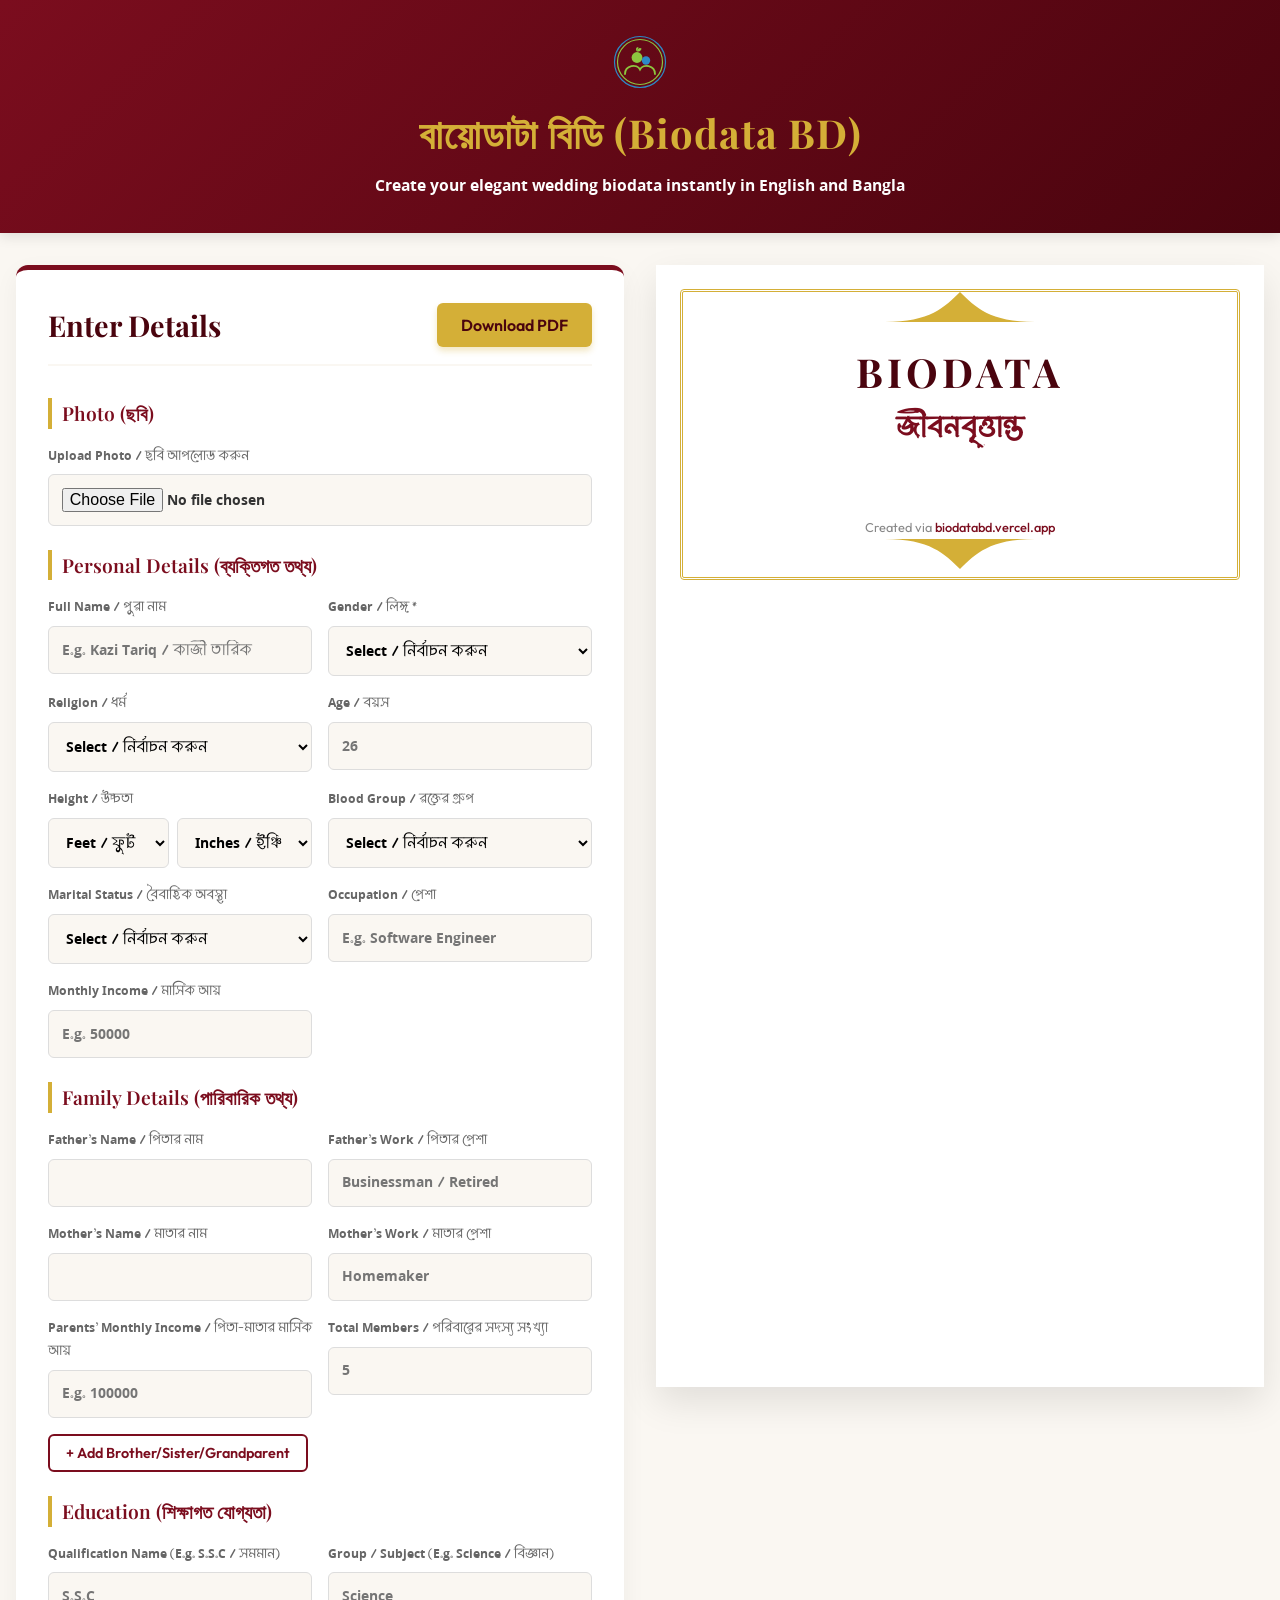
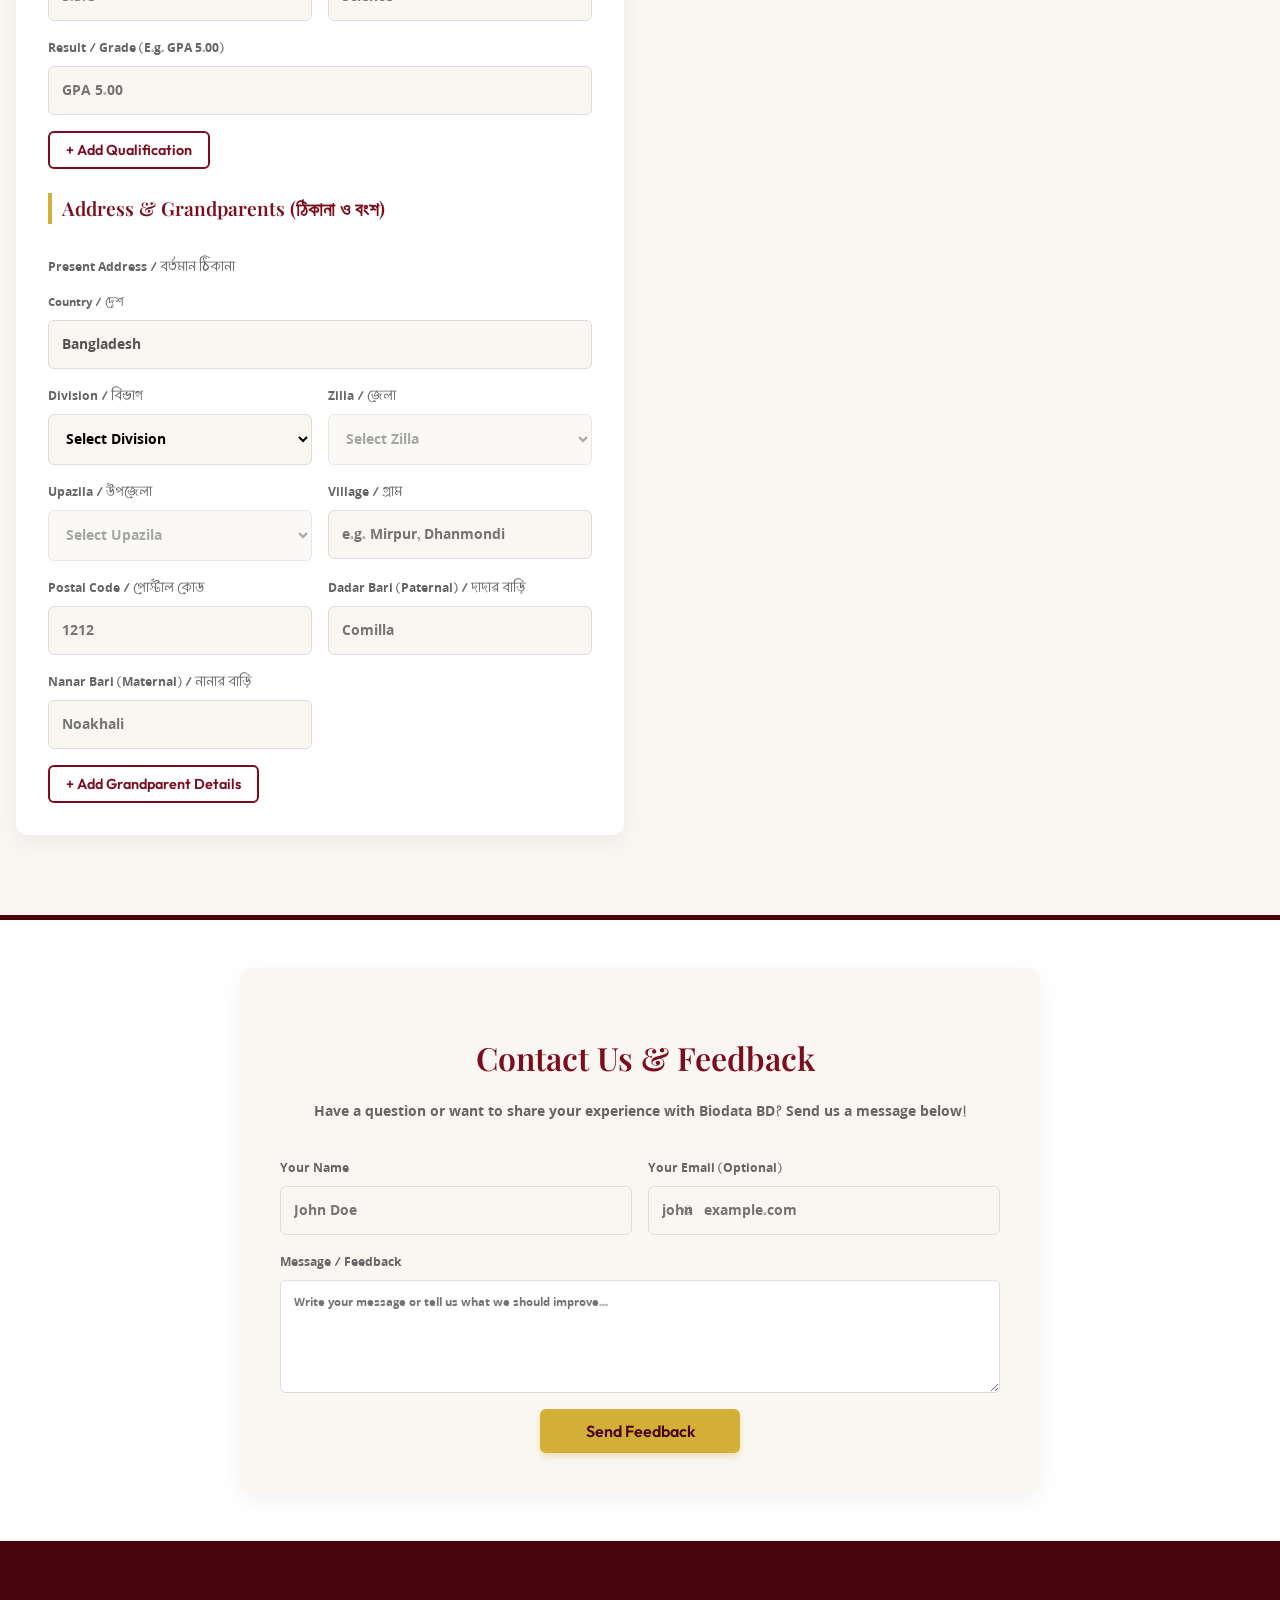
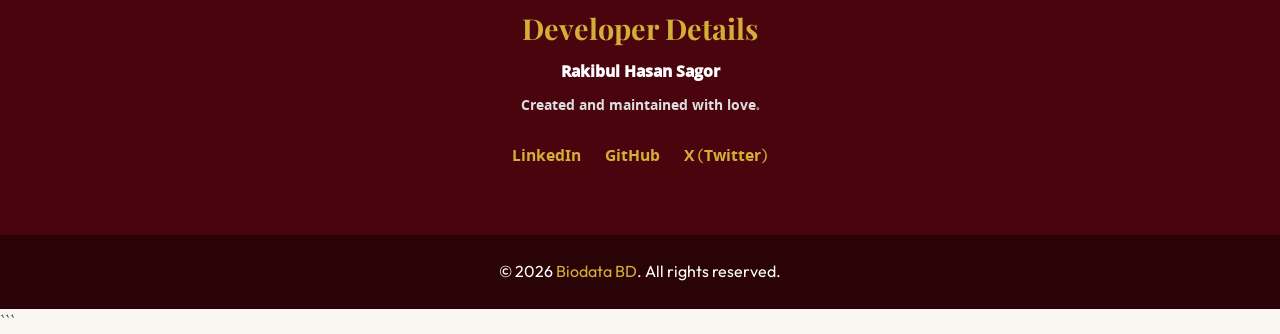
==== index.html @ c4f548b9 "added links and fixed margive" ====
<!DOCTYPE html>
<html lang="bn">

<head>
    <!-- Google tag (gtag.js) -->
    <script async src="https://www.googletagmanager.com/gtag/js?id=G-1VJP2TSV6V"></script>
    <script>
        window.dataLayer = window.dataLayer || [];
        function gtag() { dataLayer.push(arguments); }
        gtag('js', new Date());
        gtag('config', 'G-1VJP2TSV6V');
    </script>

    <!-- Primary Meta Tags -->
    <meta charset="UTF-8">
    <meta name="viewport" content="width=device-width, initial-scale=1.0">
    <title>বায়োডাটা বিডি | Best Biodata Maker for Bangladeshi Youth</title>
    <meta name="title" content="বায়োডাটা বিডি | Best Biodata Maker for Bangladeshi Youth">
    <meta name="description"
        content="Create a professional wedding biodata for free with Biodata BD. The most trusted platform for Bangladeshi youth to build their identity — instantly in Bangla & English.">
    <meta name="keywords"
        content="biodata maker, Bangladesh, wedding biodata, CV format, professional resume, youth identity, Bengali biodata, শাহী বায়োডাটা">
    <meta name="robots" content="index, follow">
    <meta name="language" content="Bengali">
    <meta name="author" content="Rakibul Hasan Sagor">

    <!-- Open Graph / Facebook -->
    <meta property="og:type" content="website">
    <meta property="og:url" content="https://biodatabd.vercel.app/">
    <meta property="og:title" content="বায়োডাটা বিডি | Create Your Professional Biodata Free">
    <meta property="og:description"
        content="Build your professional identity with the best biodata maker for Bangladeshi youth. Fast, easy, and free — in Bangla & English.">
    <meta property="og:image" content="https://biodatabd.vercel.app/og-image.jpg">

    <!-- Twitter Card -->
    <meta property="twitter:card" content="summary_large_image">
    <meta property="twitter:url" content="https://biodatabd.vercel.app/">
    <meta property="twitter:title" content="বায়োডাটা বিডি | Create Your Professional Biodata Free">
    <meta property="twitter:description"
        content="Build your professional identity with the best biodata maker for Bangladeshi youth. Fast, easy, and free — in Bangla & English.">
    <meta property="twitter:image" content="https://biodatabd.vercel.app/og-image.jpg">

    <!-- Favicon -->
    <link rel="icon" type="image/svg+xml" href="/logo.svg">

    <!-- Canonical URL -->
    <link rel="canonical" href="https://biodatabd.vercel.app/">

    <!-- Fonts for elegant Shahi look -->
    <link rel="preconnect" href="https://fonts.googleapis.com">
    <link rel="preconnect" href="https://fonts.gstatic.com" crossorigin>
    <link
        href="https://fonts.googleapis.com/css2?family=Noto+Serif+Bengali:wght@400;600;700&family=Playfair+Display:ital,wght@0,400;0,600;0,700;1,400&family=Outfit:wght@300;400;500&display=swap"
        rel="stylesheet">

    <!-- CSS -->
    <link rel="stylesheet" href="style.css">
    <!-- html2pdf Library -->
    <script src="https://cdnjs.cloudflare.com/ajax/libs/html2pdf.js/0.10.1/html2pdf.bundle.min.js"></script>

    <!-- Cropper.js Library -->
    <link href="https://cdnjs.cloudflare.com/ajax/libs/cropperjs/1.6.1/cropper.min.css" rel="stylesheet">
    <script src="https://cdnjs.cloudflare.com/ajax/libs/cropperjs/1.6.1/cropper.min.js"></script>

    <script src="geo-data.js"></script>
    <script src="script.js"></script>
</head>

<body>
    <header class="app-header">
        <div class="logo-wrapper">
            <svg width="60" height="60" viewBox="0 0 200 200" fill="none" xmlns="http://www.w3.org/2000/svg">
                <circle cx="100" cy="100" r="85" stroke="#2D89C7" stroke-width="4" />
                <circle cx="100" cy="100" r="75" stroke="#8DC63F" stroke-width="4" />
                <circle cx="90" cy="85" r="18" fill="#8DC63F" />
                <circle cx="120" cy="95" r="14" fill="#2D89C7" />
                <path d="M50 140C50 110 90 105 100 125C110 105 150 110 150 140" stroke="#8DC63F" stroke-width="6"
                    stroke-linecap="round" />
                <path d="M90 65C90 55 100 50 105 55C105 60 100 65 95 65" fill="#8DC63F" />
                <path d="M90 65C85 60 85 50 95 50" fill="#8DC63F" />
            </svg>
        </div>
        <h1>বায়োডাটা বিডি (Biodata BD)</h1>
        <p>Create your elegant wedding biodata instantly in English and Bangla</p>
    </header>

    <main class="app-container">
        <!-- FORM SECTION -->
        <section class="form-section">
            <div class="form-header">
                <h2>Enter Details</h2>
                <button id="download-btn-top" class="primary-btn">Download PDF</button>
            </div>

            <form id="biodata-form">
                <!-- Photo Upload -->
                <div class="form-group-title">Photo (ছবি)</div>
                <div class="input-grid">
                    <div class="input-field span-full">
                        <label for="photoUpload">Upload Photo / ছবি আপলোড করুন</label>
                        <input type="file" id="photoUpload" accept="image/*">
                    </div>
                </div>

                <!-- Personal Details -->
                <div class="form-group-title">Personal Details (ব্যক্তিগত তথ্য)</div>
                <div class="input-grid">
                    <div class="input-field">
                        <label for="fullName">Full Name / পুরা নাম</label>
                        <input type="text" id="fullName" placeholder="E.g. Kazi Tariq / কাজী তারিক" class="alpha-only">
                    </div>
                    <div class="input-field">
                        <label for="gender">Gender / লিঙ্গ *</label>
                        <select id="gender" required>
                            <option value="">Select / নির্বাচন করুন</option>
                            <option value="Male">Male / পুরুষ</option>
                            <option value="Female">Female / মহিলা</option>
                        </select>
                    </div>
                    <div class="input-field">
                        <label for="religion">Religion / ধর্ম</label>
                        <select id="religion">
                            <option value="">Select / নির্বাচন করুন</option>
                            <option value="Islam">Islam / ইসলাম ধর্ম</option>
                            <option value="Hindu">Hindu / হিন্দু ধর্ম</option>
                            <option value="Christian">Christian / খ্রিস্টান ধর্ম</option>
                            <option value="Other">Other / অন্যান্য</option>
                        </select>
                    </div>
                    <div class="input-field">
                        <label for="age">Age / বয়স</label>
                        <input type="text" id="age" class="num-only" placeholder="26">
                    </div>
                    <div class="input-field">
                        <label>Height / উচ্চতা</label>
                        <div style="display: flex; gap: 0.5rem;">
                            <select id="height-ft" style="flex: 1;">
                                <option value="">Feet / ফুট</option>
                                <option value="4'">4'</option>
                                <option value="5'">5'</option>
                                <option value="6'">6'</option>
                                <option value="7'">7'</option>
                            </select>
                            <select id="height-in" style="flex: 1;">
                                <option value="">Inches / ইঞ্চি</option>
                                <option value='0"'>0"</option>
                                <option value='1"'>1"</option>
                                <option value='2"'>2"</option>
                                <option value='3"'>3"</option>
                                <option value='4"'>4"</option>
                                <option value='5"'>5"</option>
                                <option value='6"'>6"</option>
                                <option value='7"'>7"</option>
                                <option value='8"'>8"</option>
                                <option value='9"'>9"</option>
                                <option value='10"'>10"</option>
                                <option value='11"'>11"</option>
                            </select>
                        </div>
                        <input type="hidden" id="height" value="">
                    </div>
                    <div class="input-field">
                        <label for="bloodGroup">Blood Group / রক্তের গ্রুপ</label>
                        <select id="bloodGroup">
                            <option value="">Select / নির্বাচন করুন</option>
                            <option value="A+">A+</option>
                            <option value="A-">A-</option>
                            <option value="B+">B+</option>
                            <option value="B-">B-</option>
                            <option value="O+">O+</option>
                            <option value="O-">O-</option>
                            <option value="AB+">AB+</option>
                            <option value="AB-">AB-</option>
                        </select>
                    </div>
                    <div class="input-field">
                        <label for="maritalStatus">Marital Status / বৈবাহিক অবস্থা</label>
                        <select id="maritalStatus">
                            <option value="">Select / নির্বাচন করুন</option>
                            <option value="Unmarried / অবিবাহিত">Unmarried / অবিবাহিত</option>
                            <option value="Widowed / বিধবা / বিপত্নীক">Widowed / বিধবা / বিপত্নীক</option>
                            <option value="Divorced / তালাকপ্রাপ্ত">Divorced / তালাকপ্রাপ্ত</option>
                        </select>
                    </div>
                    <div class="input-field">
                        <label for="job">Occupation / পেশা</label>
                        <input type="text" id="job" list="job-suggestions" placeholder="E.g. Software Engineer">
                        <datalist id="job-suggestions">
                            <option value="Software Engineer / সফটওয়্যার ইঞ্জিনিয়ার">
                            <option value="Doctor / ডাক্তার">
                            <option value="Teacher / শিক্ষক">
                            <option value="Businessman / ব্যবসায়ী">
                            <option value="Govt Employee / সরকারি চাকরিজীবী">
                            <option value="Private Job / বেসরকারি চাকরি">
                            <option value="Student / ছাত্র">
                        </datalist>
                    </div>
                    <div class="input-field">
                        <label for="salary">Monthly Income / মাসিক আয়</label>
                        <input type="text" id="salary" class="income-input" placeholder="E.g. 50000">
                    </div>
                </div>

                <!-- Family Details -->
                <div class="form-group-title">Family Details (পারিবারিক তথ্য)</div>
                <div class="input-grid">
                    <div class="input-field">
                        <label for="fatherName">Father's Name / পিতার নাম</label>
                        <input type="text" id="fatherName" class="alpha-only" placeholder="">
                    </div>
                    <div class="input-field">
                        <label for="fatherWork">Father's Work / পিতার পেশা</label>
                        <input type="text" id="fatherWork" list="parent-work-suggestions"
                            placeholder="Businessman / Retired">
                        <datalist id="parent-work-suggestions">
                            <option value="Businessman / ব্যবসায়ী">
                            <option value="Govt Employee / সরকারি কর্মকর্তা">
                            <option value="Private Job / বেসরকারি চাকরি">
                            <option value="Farmer / কৃষক">
                            <option value="Teacher / শিক্ষক">
                            <option value="Retired / অবসরপ্রাপ্ত">
                            <option value="Homemaker / গৃহিণী">
                            <option value="Deceased / মৃত">
                        </datalist>
                    </div>
                    <div class="input-field">
                        <label for="motherName">Mother's Name / মাতার নাম</label>
                        <input type="text" id="motherName" class="alpha-only" placeholder="">
                    </div>
                    <div class="input-field">
                        <label for="motherWork">Mother's Work / মাতার পেশা</label>
                        <input type="text" id="motherWork" list="parent-work-suggestions" placeholder="Homemaker">
                    </div>
                    <div class="input-field">
                        <label for="parentsIncome">Parents' Monthly Income / পিতা-মাতার মাসিক আয়</label>
                        <input type="text" id="parentsIncome" class="income-input" placeholder="E.g. 100000">
                    </div>
                    <div class="input-field">
                        <label for="familyMembers">Total Members / পরিবারের সদস্য সংখ্যা</label>
                        <input type="text" id="familyMembers" class="num-only" placeholder="5">
                    </div>
                </div>

                <div id="family-member-container">
                    <!-- Dynamic family members go here -->
                </div>
                <button type="button" id="add-family-member-btn" class="secondary-btn margin-top">+ Add
                    Brother/Sister/Grandparent</button>

                <!-- Education Details -->
                <div class="form-group-title">Education (শিক্ষাগত যোগ্যতা)</div>
                <!-- Dynamic Education Container -->
                <div id="education-container">
                    <div class="input-grid education-item">
                        <div class="input-field">
                            <label>Qualification Name (E.g. S.S.C / সমমান)</label>
                            <input type="text" class="dyn-edu-name" placeholder="S.S.C"
                                oninput="this.nextElementSibling.setAttribute('data-edu-label', this.value)"
                                list="edu-name-suggestions">
                            <input type="hidden" class="dyn-edu-label-temp" data-edu-label="S.S.C">
                        </div>
                        <div class="input-field">
                            <label>Group / Subject (E.g. Science / বিজ্ঞান)</label>
                            <input type="text" class="dyn-edu-stream" placeholder="Science"
                                list="edu-stream-suggestions">
                        </div>
                        <div class="input-field span-full">
                            <label>Result / Grade (E.g. GPA 5.00)</label>
                            <input type="text" class="dyn-edu-gpa" placeholder="GPA 5.00">
                        </div>
                    </div>
                </div>
                <!-- Add More Education Button -->
                <button type="button" id="add-edu-btn" class="secondary-btn margin-top">+ Add Qualification</button>

                <datalist id="edu-name-suggestions">
                    <option value="S.S.C">
                    <option value="H.S.C">
                    <option value="Dakhil">
                    <option value="Alim">
                    <option value="B.Sc">
                    <option value="B.A">
                    <option value="B.Com">
                    <option value="M.Sc">
                    <option value="M.A">
                    <option value="M.B.B.S">
                    <option value="Diploma">
                </datalist>
                <datalist id="edu-stream-suggestions">
                    <option value="Science / বিজ্ঞান">
                    <option value="Arts / মানবিক">
                    <option value="Commerce / ব্যবসায় শিক্ষা">
                    <option value="CSE">
                    <option value="EEE">
                    <option value="Civil">
                </datalist>

                <!-- Regional / Grandparents Details -->
                <div class="form-group-title">Address & Grandparents (ঠিকানা ও বংশ)</div>
                <div id="grandparents-container">
                    <div class="input-grid gp-item">
                        <div class="input-field span-full"
                            style="border-top: 1px dotted var(--primary-light); padding-top: 1rem;">
                            <label>Present Address / বর্তমান ঠিকানা</label>
                            <label style="font-size: 0.8rem; font-weight: normal; margin-top:0.5rem;"
                                for="country">Country / দেশ</label>
                            <input type="text" id="country" value="Bangladesh" disabled>
                            <input type="hidden" id="presentAddress">
                        </div>
                        <div class="input-field">
                            <label for="presentDivision">Division / বিভাগ</label>
                            <select id="presentDivision">
                                <option value="">Select Division</option>
                            </select>
                        </div>
                        <div class="input-field">
                            <label for="presentZilla">Zilla / জেলা</label>
                            <select id="presentZilla" disabled>
                                <option value="">Select Zilla</option>
                            </select>
                        </div>
                        <div class="input-field">
                            <label for="presentUpazila">Upazila / উপজেলা</label>
                            <select id="presentUpazila" disabled>
                                <option value="">Select Upazila</option>
                            </select>
                        </div>
                        <div class="input-field">
                            <label for="presentVillage">Village / গ্রাম</label>
                            <input type="text" id="presentVillage" placeholder="e.g. Mirpur, Dhanmondi">
                        </div>
                        <div class="input-field">
                            <label for="presentPostcode">Postal Code / পোস্টাল কোড</label>
                            <input type="text" id="presentPostcode" class="num-only" placeholder="1212" maxlength="4">
                        </div>
                        <div class="input-field">
                            <label>Dadar Bari (Paternal) / দাদার বাড়ি</label>
                            <input type="text" class="dyn-gp-input" data-gp-label="Dadar Bari / দাদার বাড়ি"
                                placeholder="Comilla">
                        </div>
                        <div class="input-field">
                            <label>Nanar Bari (Maternal) / নানার বাড়ি</label>
                            <input type="text" class="dyn-gp-input" data-gp-label="Nanar Bari / নানার বাড়ি"
                                placeholder="Noakhali">
                        </div>
                    </div>
                </div>
                <button type="button" id="add-gp-btn" class="secondary-btn margin-top">+ Add Grandparent
                    Details</button>
            </form>
        </section>

        <!-- PREVIEW SECTION -->
        <section class="preview-section">
            <div class="sticky-container">
                <div id="biodata-document" class="biodata-document">
                    <div class="document-border">
                        <!-- Floral / Ornamental Top -->
                        <div class="ornament top-ornament">
                            <svg viewBox="0 0 100 20" fill="none" xmlns="http://www.w3.org/2000/svg">
                                <path d="M50 0 C40 10 30 20 0 20 L100 20 C70 20 60 10 50 0 Z" fill="#D4AF37" />
                            </svg>
                        </div>

                        <div class="bio-header">
                            <h1 class="bismillah" style="display: none; margin-bottom: 0.2rem;">بسم الله الرحمن الرحيم
                            </h1>
                            <div class="religion-logo-container" style="margin: 0.2rem auto;">
                                <img id="religion-logo" src="" alt="" style="display: none; height: 40px;">
                            </div>
                            <div class="photo-preview-container" style="margin: 0.5rem auto;">
                                <img id="biodata-photo" src="" alt="Profile Photo" style="display: none;">
                            </div>
                            <h2 class="title-en">Biodata</h2>
                            <h3 class="title-bn">জীবনবৃত্তান্ত</h3>
                        </div>

                        <div class="bio-content">
                            <!-- Personal Section -->
                            <div class="bio-section" id="section-personal">
                                <h4 class="section-title">Personal Details <span class="bn">ব্যক্তিগত তথ্য</span></h4>
                                <table class="bio-table" id="table-personal">
                                    <!-- Dynamic rows inside -->
                                </table>
                            </div>

                            <!-- Family Section -->
                            <div class="bio-section" id="section-family">
                                <h4 class="section-title">Family Details <span class="bn">পারিবারিক অবস্থা</span></h4>
                                <table class="bio-table" id="table-family">
                                    <!-- Dynamic rows inside -->
                                </table>
                            </div>

                            <!-- Education Section -->
                            <div class="bio-section" id="section-education">
                                <h4 class="section-title">Education <span class="bn">শিক্ষাগত যোগ্যতা</span></h4>
                                <table class="bio-table education-grid-table" id="table-education"
                                    style="width: 100%; border-collapse: collapse; margin-top: 10px;">
                                    <thead>
                                        <tr style="border-bottom: 1px solid var(--accent-gold); text-align: left;">
                                            <th style="padding: 0.5rem; color: var(--primary-dark); width: 35%;">Name of
                                                Exam</th>
                                            <th style="padding: 0.5rem; color: var(--primary-dark); width: 40%;">Group /
                                                Subject</th>
                                            <th style="padding: 0.5rem; color: var(--primary-dark); width: 25%;">Result
                                            </th>
                                        </tr>
                                    </thead>
                                    <tbody id="table-education-body">
                                        <!-- Dynamic rows inside -->
                                    </tbody>
                                </table>
                            </div>

                            <!-- Family Structure (Siblings/Grandparents) Section -->
                            <div class="bio-section" id="section-family-members">
                                <h4 class="section-title">Family Details (Extended) <span class="bn">পরিজনের
                                        বিবরণ</span></h4>
                                <table class="bio-table" id="table-family-members">
                                    <!-- Dynamic rows inside -->
                                </table>
                            </div>

                            <!-- Present Address Section -->
                            <div class="bio-section" id="section-contact">
                                <h4 class="section-title">Contact & Regional <span class="bn">যোগাযোগ ও ঠিকানা</span>
                                </h4>
                                <table class="bio-table" id="table-contact">
                                    <!-- Dynamic rows inside -->
                                </table>
                            </div>

                        </div>

                        <!-- Floral / Ornamental Bottom -->
                        <div class="ornament bottom-ornament">
                            <svg viewBox="0 0 100 20" fill="none" xmlns="http://www.w3.org/2000/svg"
                                style="transform: rotate(180deg);">
                                <path d="M50 0 C40 10 30 20 0 20 L100 20 C70 20 60 10 50 0 Z" fill="#D4AF37" />
                            </svg>
                        </div>

                        <div class="watermark"
                            style="text-align: center; margin-top: 2rem; font-size: 0.8rem; color: #888; font-family: 'Outfit', sans-serif;">
                            Created via <a href="https://biodatabd.vercel.app" target="_blank"
                                style="color: #7b0d1e; text-decoration: none; font-weight: 500;">biodatabd.vercel.app</a>
                        </div>
                    </div>
                </div>
            </div>
        </section>
    </main>

    <!-- Contact & Feedback Section -->
    <section class="contact-feedback-section">
        <div class="contact-container">
            <h2 class="form-group-title" style="border:none; text-align: center; font-size: 2rem;">Contact Us & Feedback
            </h2>
            <p style="text-align: center; color: var(--text-muted); margin-bottom: 2rem;">Have a question or want to
                share your experience with Biodata BD? Send us a message below!</p>

            <!-- We will use Web3Forms to send emails straight to your inbox -->
            <form action="https://api.web3forms.com/submit" method="POST" class="feedback-form" id="web3-feedback-form">
                <!-- Replace with your Access Key from Web3Forms -->
                <input type="hidden" name="access_key" value="91f1c385-85ac-4397-beef-f15b721ac8cd">

                <div class="input-grid">
                    <div class="input-field">
                        <label>Your Name</label>
                        <input type="text" name="name" required placeholder="John Doe">
                    </div>
                    <div class="input-field">
                        <label>Your Email (Optional)</label>
                        <input type="email" name="email" placeholder="john@example.com">
                    </div>
                    <div class="input-field span-full">
                        <label>Message / Feedback</label>
                        <textarea name="message" rows="5" required
                            placeholder="Write your message or tell us what we should improve..."
                            style="padding: 0.8rem; border: 1px solid #ddd; border-radius: 6px; font-family: var(--font-bangla), var(--font-sans);"></textarea>
                    </div>
                    <div class="input-field span-full" style="align-items: center;">
                        <button type="submit" class="primary-btn" style="width: 200px;">Send Feedback</button>
                    </div>
                    <div id="feedback-form-message" class="span-full"
                        style="text-align: center; color: var(--primary-maroon); font-weight: 500; display: none;">
                    </div>
                </div>
            </form>
        </div>
    </section>

    <section class="owner-details-section"
        style="background-color: var(--primary-dark); color: #fff; padding: 4rem 1rem;">
        <div style="max-width: 800px; margin: 0 auto; text-align: center;">
            <h3
                style="font-family: var(--font-serif); font-size: 1.8rem; margin-bottom: 0.5rem; color: var(--accent-gold);">
                Developer Details</h3>
            <p style="margin-bottom: 0.4rem; color: #fff; font-size: 1.1rem; font-weight: 600;">Rakibul Hasan Sagor</p>
            <p style="margin-bottom: 1.5rem; color: #ddd;">Created and maintained with love.</p>
            <div style="display: flex; justify-content: center; gap: 1.5rem;">
                <a href="https://www.linkedin.com/in/rakibul-hasan-sagor/" target="_blank"
                    style="color: var(--accent-gold); text-decoration: none; font-size: 1.1rem;">LinkedIn</a>
                <a href="https://github.com/rakibulsagor" target="_blank"
                    style="color: var(--accent-gold); text-decoration: none; font-size: 1.1rem;">GitHub</a>
                <a href="https://x.com/Rakibul_tssagor" target="_blank"
                    style="color: var(--accent-gold); text-decoration: none; font-size: 1.1rem;">X (Twitter)</a>
            </div>
        </div>
    </section>

    <footer
        style="text-align: center; padding: 1.5rem; background: #2a0307; color: #fff; font-family: var(--font-sans);">
        <p>&copy; 2026 <a href="https://biodatabd.vercel.app" target="_blank"
                style="color: var(--accent-gold); text-decoration: none;">Biodata BD</a>. All rights reserved.</p>
    </footer>

    <!-- Cropper Modal -->
    <div id="cropper-modal" class="modal-overlay">
        <div class="modal-content">
            <h3>Crop Your Photo</h3>
            <div class="cropper-container">
                <img id="cropper-image" src="" alt="To Crop">
            </div>
            <div style="margin-top: 1rem; text-align: center; display: flex; justify-content: center; gap: 0.5rem;">
                <button type="button" id="zoom-out-btn" class="secondary-btn"
                    style="font-size: 1.2rem; padding: 0.2rem 0.8rem;">-</button>
                <button type="button" id="zoom-in-btn" class="secondary-btn"
                    style="font-size: 1.2rem; padding: 0.2rem 0.8rem;">+</button>
            </div>
            <div class="modal-actions">
                <button type="button" id="crop-cancel-btn" class="secondary-btn">Cancel</button>
                <button type="button" id="crop-apply-btn" class="primary-btn">Crop & Apply</button>
            </div>
        </div>
    </div>

    <!-- html2pdf Library -->
    <script src="https://cdnjs.cloudflare.com/ajax/libs/html2pdf.js/0.10.1/html2pdf.bundle.min.js"></script>
    <!-- Cropper.js Library -->
    <script src="https://cdnjs.cloudflare.com/ajax/libs/cropperjs/1.5.12/cropper.min.js"></script>
    <!-- Geo Data (districts / upazilas) -->
    <script src="geo-data.js"></script>
    <script src="script.js"></script>
</body>

</html>
```
---- style.css ----
/* 
   Shahi Theme Variables
   Colors inspired by South Asian royal weddings: maroon, gold, and creams.
*/
/* Custom Fonts */
@font-face {
    font-family: 'ArafaBangla';
    src: url('fonts/আরাফা_বাংলা_ইউনিকোড_Arafa_Bangla_Unicode.ttf') format('truetype');
}

@font-face {
    font-family: 'MasudNandonik';
    src: url('fonts/Masud Nandonik Premium.ttf') format('truetype');
}

@font-face {
    font-family: 'FNJagat';
    src: url('fonts/FN Jagat Modhumita.otf') format('opentype');
}

:root {
    --primary-maroon: #7b0d1e;
    --primary-dark: #4a040e;
    --accent-gold: #d4af37;
    --accent-gold-light: #f5df8b;
    --bg-light: #faf7f2;
    --bg-white: #ffffff;
    --text-main: #333333;
    --text-muted: #666666;

    --font-sans: 'Outfit', sans-serif;
    --font-serif: 'Playfair Display', serif;
    --font-bangla: 'MasudNandonik', 'ArafaBangla', 'FNJagat', 'Noto Serif Bengali', serif;
}

* {
    box-sizing: border-box;
    margin: 0;
    padding: 0;
}

body {
    font-family: var(--font-bangla), var(--font-sans);
    background-color: var(--bg-light);
    color: var(--text-main);
    line-height: 1.6;
}

/* Header */
.app-header {
    background: linear-gradient(135deg, var(--primary-maroon), var(--primary-dark));
    color: var(--accent-gold);
    text-align: center;
    padding: 2rem 1rem;
    box-shadow: 0 4px 12px rgba(0, 0, 0, 0.1);
}

.app-header h1 {
    font-family: var(--font-serif);
    font-size: 2.5rem;
    font-weight: 700;
    letter-spacing: 1px;
}

.app-header h1 span {
    font-family: var(--font-bangla);
    font-size: 2rem;
    font-weight: 600;
    margin-left: 10px;
}

.app-header p {
    color: #fdfdfd;
    font-size: 1.1rem;
    margin-top: 0.5rem;
}

/* Main Layout */
.app-container {
    max-width: 1400px;
    margin: 0 auto;
    padding: 2rem 1rem;
    display: grid;
    grid-template-columns: 1fr 1fr;
    gap: 2rem;
    align-items: flex-start;
}

@media (max-width: 992px) {
    .app-container {
        grid-template-columns: 1fr;
    }
}

/* Form Section */
.form-section {
    background: var(--bg-white);
    padding: 2rem;
    border-radius: 12px;
    box-shadow: 0 8px 24px rgba(0, 0, 0, 0.05);
    border-top: 5px solid var(--primary-maroon);
}

.form-header {
    display: flex;
    justify-content: space-between;
    align-items: center;
    margin-bottom: 2rem;
    border-bottom: 2px solid var(--bg-light);
    padding-bottom: 1rem;
}

.form-header h2 {
    font-family: var(--font-serif);
    color: var(--primary-dark);
    font-size: 1.8rem;
}

.primary-btn {
    background: var(--accent-gold);
    color: var(--primary-dark);
    border: none;
    padding: 0.75rem 1.5rem;
    font-size: 1rem;
    font-weight: 600;
    border-radius: 6px;
    cursor: pointer;
    transition: all 0.3s ease;
    font-family: var(--font-sans);
    box-shadow: 0 4px 6px rgba(212, 175, 55, 0.3);
}

.primary-btn:hover {
    background: var(--primary-maroon);
    color: var(--accent-gold);
    transform: translateY(-2px);
    box-shadow: 0 6px 12px rgba(123, 13, 30, 0.2);
}

.secondary-btn {
    background: transparent;
    color: var(--primary-maroon);
    border: 2px solid var(--primary-maroon);
    padding: 0.5rem 1rem;
    font-size: 0.9rem;
    font-weight: 600;
    border-radius: 6px;
    cursor: pointer;
    transition: all 0.3s ease;
    font-family: var(--font-sans);
}

.secondary-btn:hover {
    background: var(--primary-maroon);
    color: white;
}

.margin-top {
    margin-top: 1rem;
}

.form-group-title {
    font-family: var(--font-serif);
    color: var(--primary-maroon);
    font-size: 1.2rem;
    font-weight: 600;
    margin: 1.5rem 0 1rem;
    border-left: 4px solid var(--accent-gold);
    padding-left: 10px;
}

.input-grid {
    display: grid;
    grid-template-columns: 1fr 1fr;
    gap: 1rem;
}

@media (max-width: 576px) {
    .input-grid {
        grid-template-columns: 1fr;
    }
}

.input-field {
    display: flex;
    flex-direction: column;
}

.input-field.span-full {
    grid-column: 1 / -1;
}

.input-field label {
    font-size: 0.9rem;
    font-weight: 500;
    color: var(--text-muted);
    margin-bottom: 0.4rem;
}

.input-field input,
.input-field select {
    padding: 0.8rem;
    border: 1px solid #ddd;
    border-radius: 6px;
    font-family: var(--font-bangla), var(--font-sans);
    font-size: 1rem;
    background-color: var(--bg-light);
    transition: border-color 0.3s;
}

.input-field input:focus,
.input-field select:focus {
    outline: none;
    border-color: var(--accent-gold);
    background-color: var(--bg-white);
    box-shadow: 0 0 0 3px rgba(212, 175, 55, 0.1);
}

/* Biodata Preview Area */
.preview-section {
    position: relative;
}

.sticky-container {
    position: sticky;
    top: 2rem;
}

/* The Document (A4 Ratio styling for PDF) */
.biodata-document {
    background: var(--bg-white);
    width: 100%;
    /* Approximate A4 ratio */
    min-height: 297mm;
    /* Will scale down */
    max-width: 210mm;
    margin: 0 auto;
    box-shadow: 0 15px 35px rgba(0, 0, 0, 0.1);
    padding: 1.5rem;
    position: relative;
    overflow: hidden;
}

.document-border {
    border: 3px double var(--accent-gold);
    border-radius: 4px;
    height: 100%;
    position: relative;
    padding: 2.5rem;
}

.ornament {
    position: absolute;
    width: 150px;
    left: 50%;
    transform: translateX(-50%);
}

.top-ornament {
    top: 0;
}

.bottom-ornament {
    bottom: 0;
}

.bio-header {
    text-align: center;
    margin-bottom: 2rem;
}

.bismillah {
    font-family: 'Amiri', serif;
    /* Or fallback to arabic styling */
    font-size: 1.5rem;
    color: var(--primary-maroon);
    margin-bottom: 1rem;
    font-weight: normal;
}

.title-en {
    font-family: var(--font-serif);
    font-size: 2.5rem;
    color: var(--primary-dark);
    text-transform: uppercase;
    letter-spacing: 4px;
    margin-bottom: 0.2rem;
}

.title-bn {
    font-family: var(--font-bangla);
    font-size: 1.8rem;
    color: var(--primary-maroon);
}

.religion-logo-container {
    margin: 0.5rem auto;
    text-align: center;
}

.photo-preview-container {
    margin: 1rem auto;
    text-align: center;
}

#biodata-photo {
    width: 120px;
    height: 120px;
    border-radius: 50%;
    object-fit: cover;
    border: 4px solid var(--accent-gold);
    box-shadow: 0 4px 8px rgba(0, 0, 0, 0.1);
}

.bio-content {
    display: flex;
    flex-direction: column;
    gap: 1.5rem;
}

.bio-section {
    margin-bottom: 0.5rem;
}

.bio-section.hidden-section {
    display: none !important;
}

.section-title {
    font-family: var(--font-serif);
    font-size: 1.3rem;
    color: var(--primary-maroon);
    border-bottom: 1px solid var(--accent-gold-light);
    padding-bottom: 0.3rem;
    margin-bottom: 1rem;
    display: flex;
    justify-content: space-between;
}

.section-title .bn {
    font-family: var(--font-bangla);
    font-size: 1.2rem;
    font-weight: 600;
}

.bio-table {
    width: 100%;
    border-collapse: collapse;
}

.bio-table td {
    padding: 0.4rem 0;
    font-size: 1.05rem;
    vertical-align: top;
    color: var(--text-main);
}

.bio-table td:first-child {
    width: 35%;
    font-weight: 500;
    color: var(--primary-dark);
}

.bio-table td.colon {
    width: 5%;
    text-align: center;
    font-weight: bold;
    color: var(--accent-gold);
}

.bio-table td.val {
    width: 60%;
    font-family: var(--font-serif);
    /* Mixed serif/sans, can use bangla too */
    font-weight: 400;
}

/* Typography adjustment for Bangla mixed text */
.val {
    font-family: var(--font-bangla), var(--font-sans) !important;
}

/* PDF specifics */
.html2pdf__page-break {
    margin-top: 1rem;
}

/* Modal Overlay Data */
.modal-overlay {
    display: none;
    /* Hidden by default */
    position: fixed;
    top: 0;
    left: 0;
    width: 100%;
    height: 100%;
    background: rgba(0, 0, 0, 0.6);
    z-index: 1000;
    align-items: center;
    justify-content: center;
}

.modal-content {
    background: var(--bg-white);
    padding: 1.5rem;
    border-radius: 8px;
    width: 90%;
    max-width: 500px;
    box-shadow: 0 4px 15px rgba(0, 0, 0, 0.2);
    border-top: 5px solid var(--primary-maroon);
}

.modal-content h3 {
    margin-bottom: 1rem;
    font-family: var(--font-serif);
    color: var(--primary-maroon);
}

.cropper-container {
    width: 100%;
    max-height: 60vh;
    background-color: #333;
    overflow: hidden;
    display: flex;
    justify-content: center;
    align-items: center;
}

.cropper-container img {
    max-width: 100%;
    max-height: 100%;
}

.modal-actions {
    margin-top: 1rem;
    display: flex;
    justify-content: flex-end;
    gap: 1rem;
}

/* Contact & Feedback Section */
.contact-feedback-section {
    background-color: var(--bg-white);
    padding: 3rem 1rem;
    margin-top: 3rem;
    border-top: 5px solid var(--primary-dark);
}

.contact-container {
    max-width: 800px;
    margin: 0 auto;
    background: var(--bg-light);
    padding: 2.5rem;
    border-radius: 12px;
    box-shadow: 0 8px 24px rgba(0, 0, 0, 0.05);
}

.feedback-form textarea:focus {
    outline: none;
    border-color: var(--accent-gold);
    background-color: var(--bg-white);
    box-shadow: 0 0 0 3px rgba(212, 175, 55, 0.1);
}
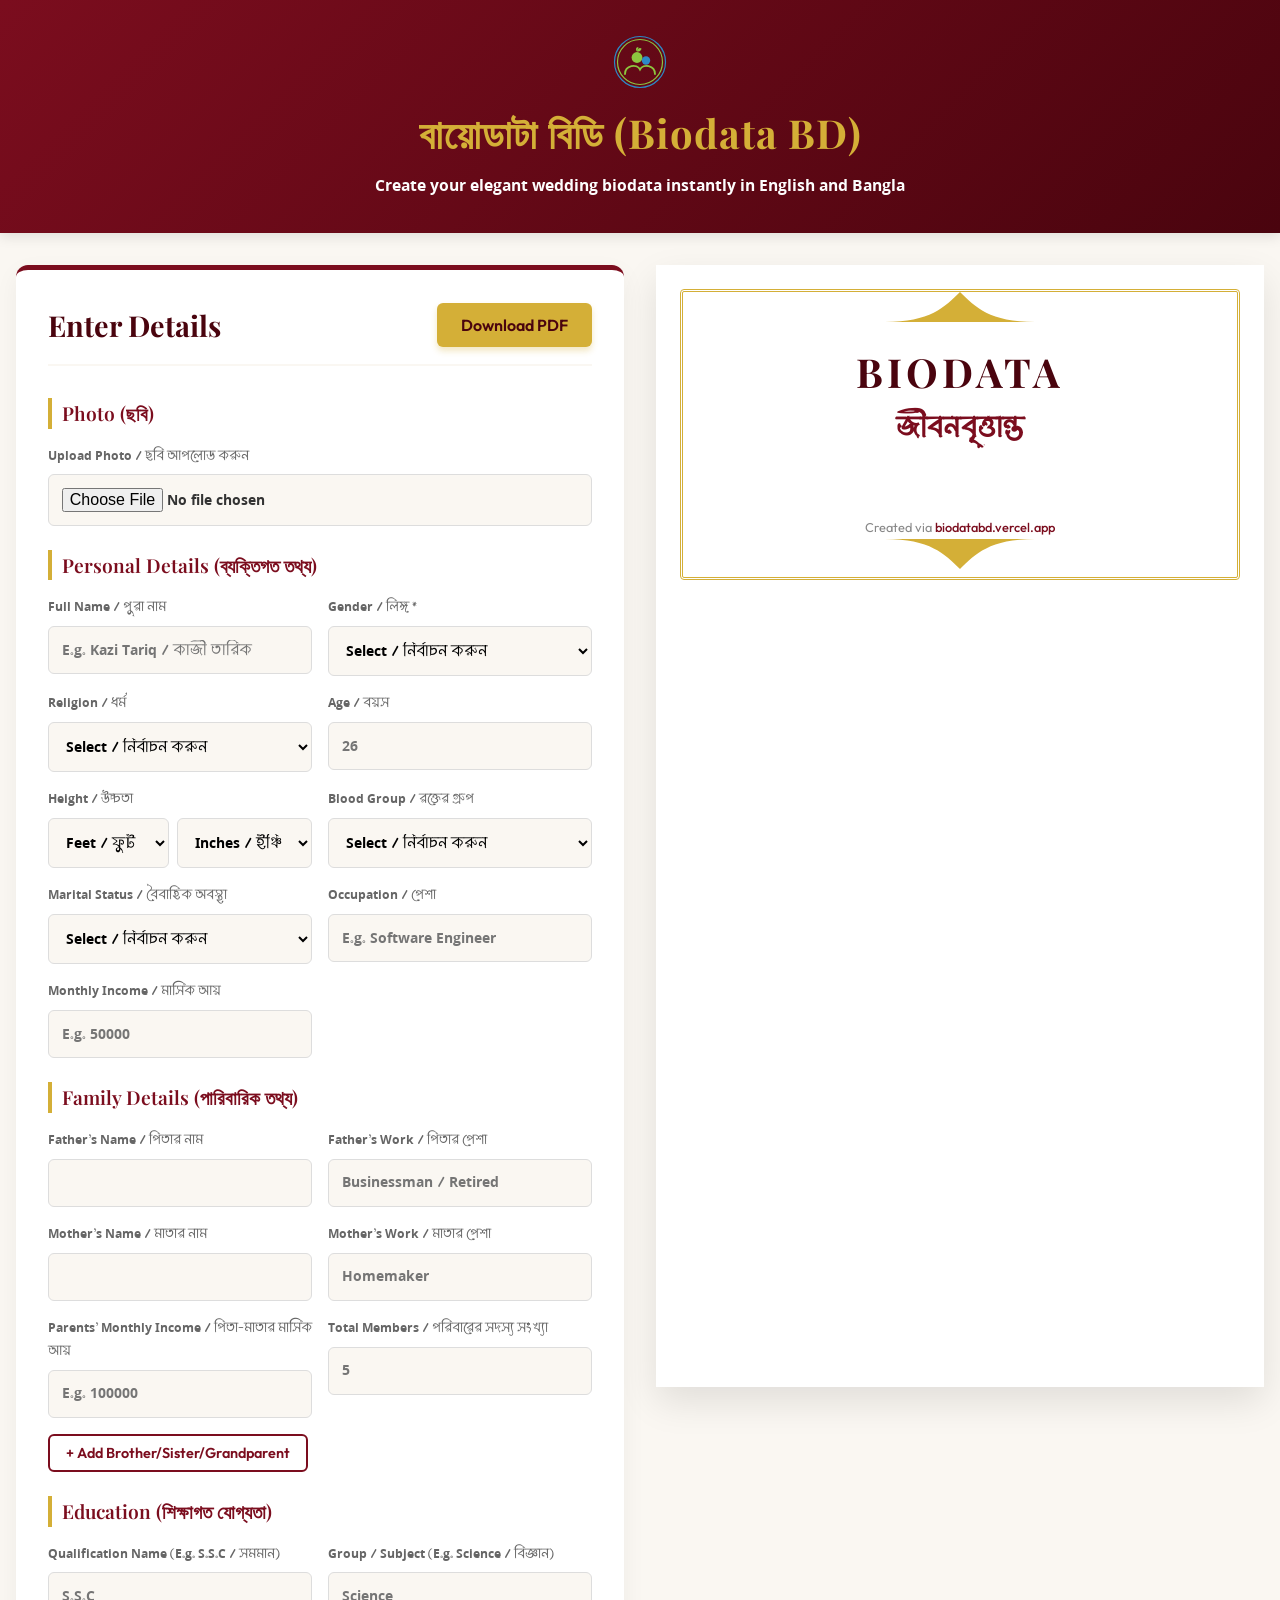
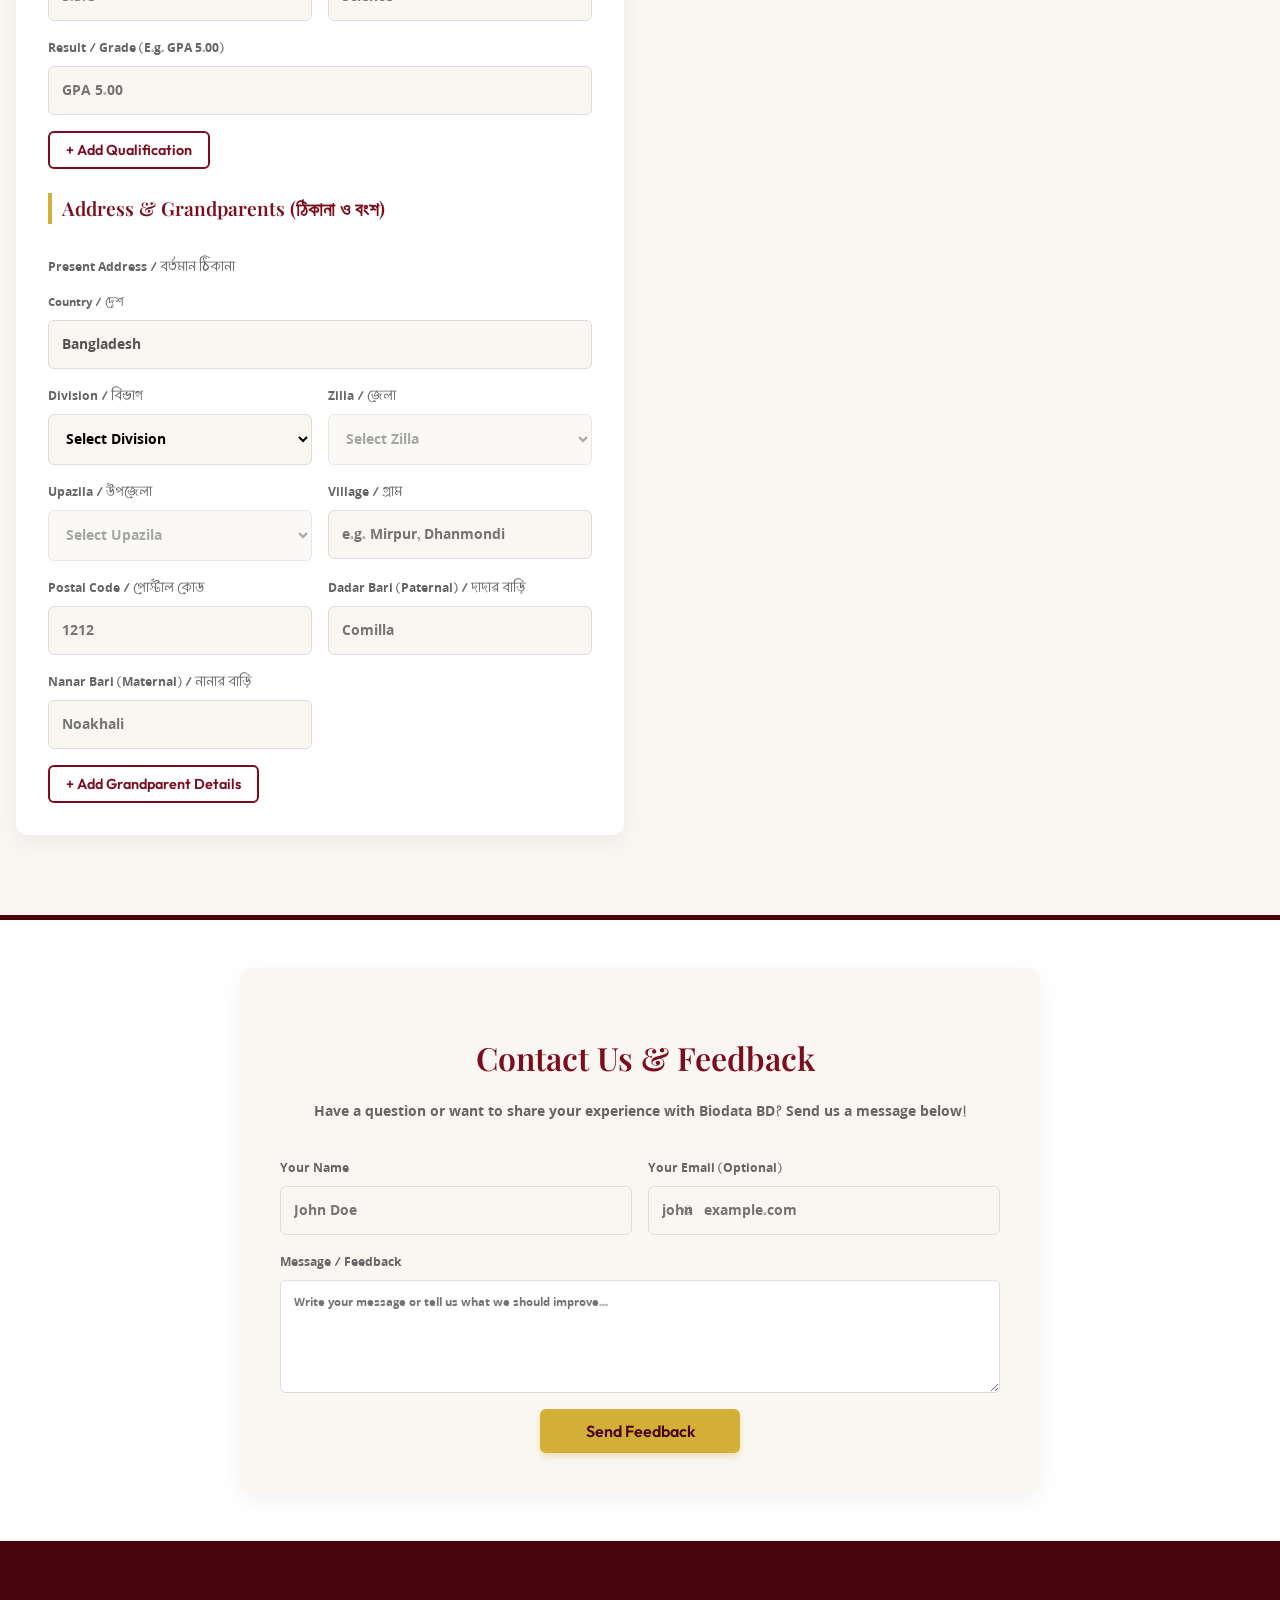
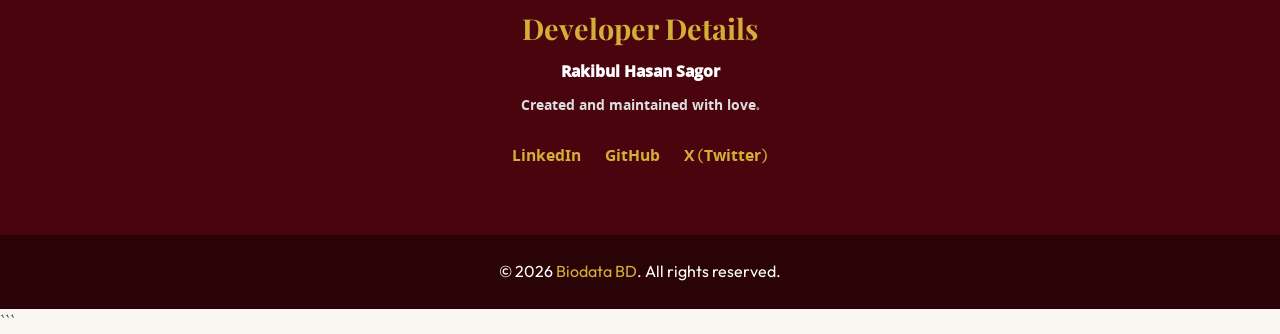
==== commit f3f077c4: "added" ====
--- a/index.html
+++ b/index.html
@@ -55,7 +55,11 @@
 
     <!-- CSS -->
     <link rel="stylesheet" href="style.css">
-    <!-- html2pdf Library -->
+    <!-- html2canvas (standalone – exposes window.html2canvas for custom PDF generator) -->
+    <script src="https://cdnjs.cloudflare.com/ajax/libs/html2canvas/1.4.1/html2canvas.min.js"></script>
+    <!-- jsPDF (standalone, for custom multi-page PDF with template background) -->
+    <script src="https://cdnjs.cloudflare.com/ajax/libs/jspdf/2.5.1/jspdf.umd.min.js"></script>
+    <!-- html2pdf Library (bundles html2canvas) -->
     <script src="https://cdnjs.cloudflare.com/ajax/libs/html2pdf.js/0.10.1/html2pdf.bundle.min.js"></script>
 
     <!-- Cropper.js Library -->
--- a/style.css
+++ b/style.css
@@ -238,13 +238,13 @@
     box-shadow: 0 15px 35px rgba(0, 0, 0, 0.1);
     padding: 1.5rem;
     position: relative;
-    overflow: hidden;
+    overflow: visible;
 }
 
 .document-border {
     border: 3px double var(--accent-gold);
     border-radius: 4px;
-    height: 100%;
+    min-height: 100%;
     position: relative;
     padding: 2.5rem;
 }
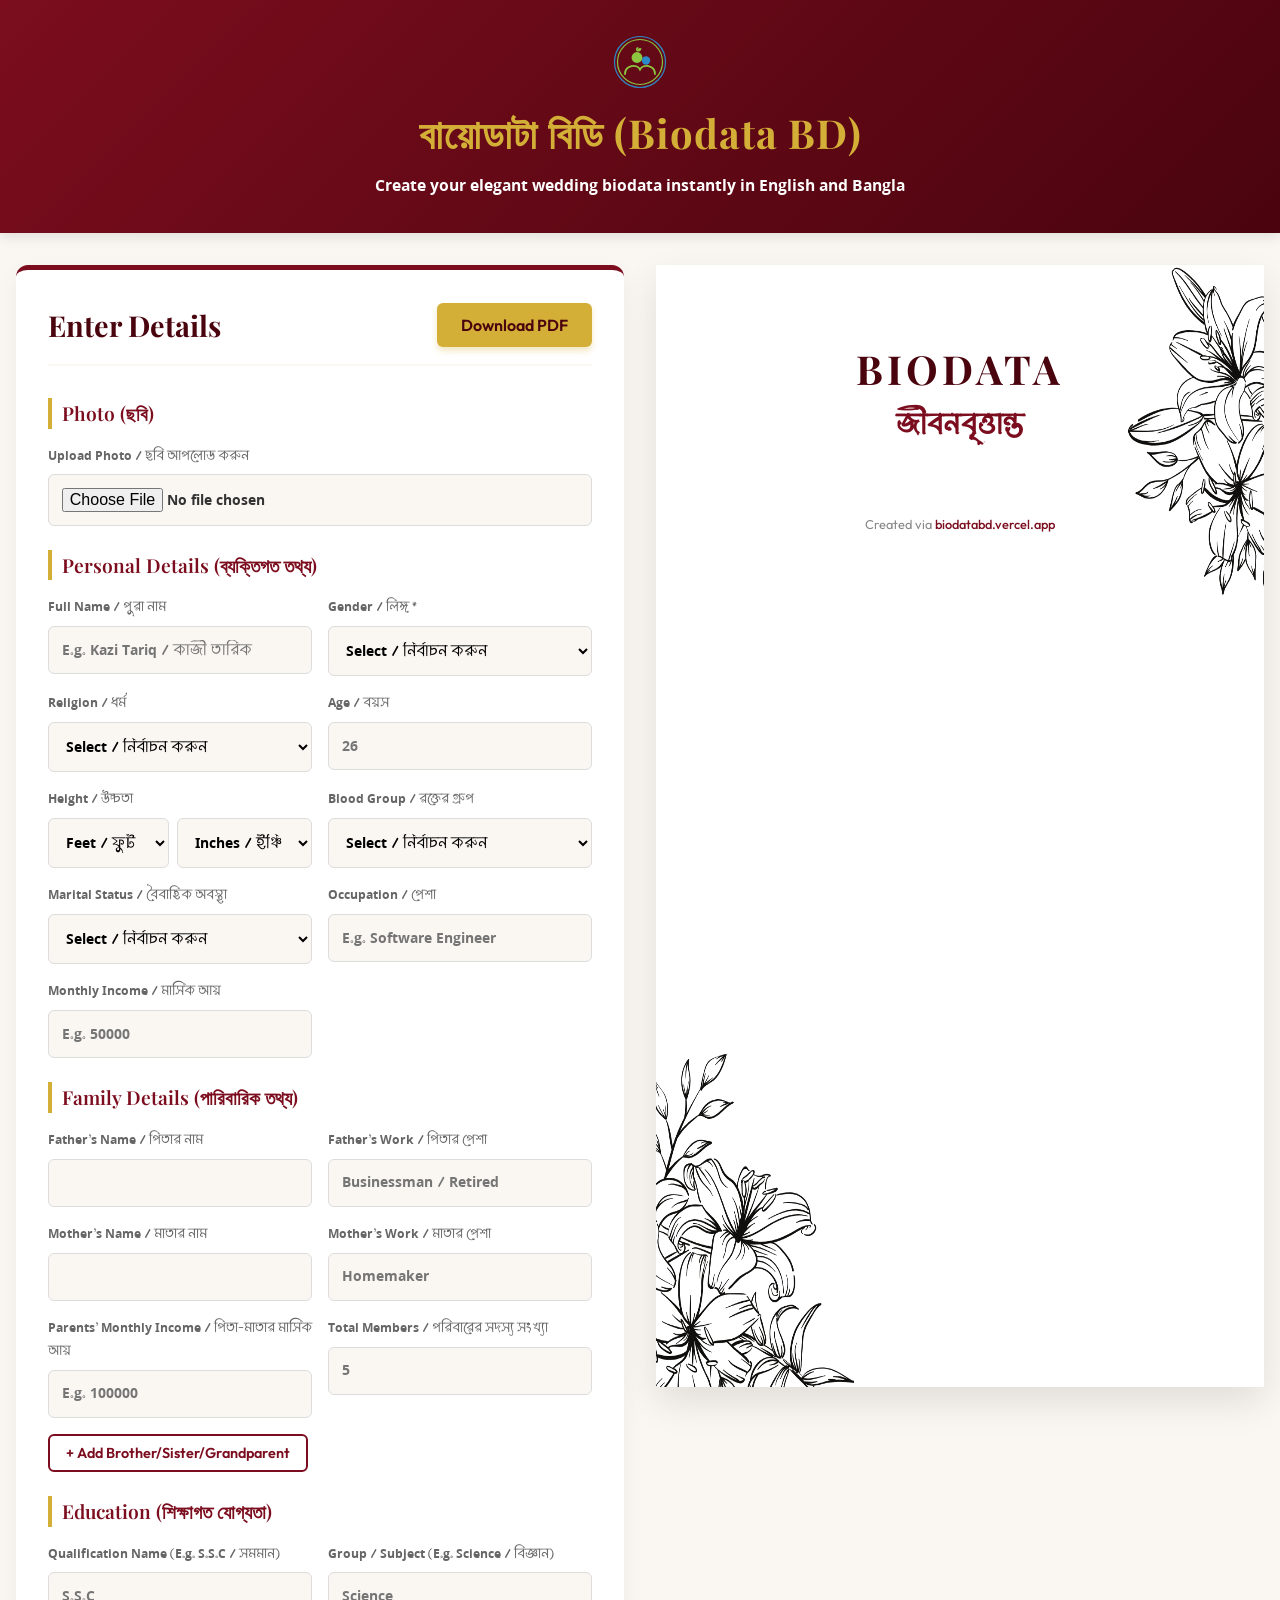
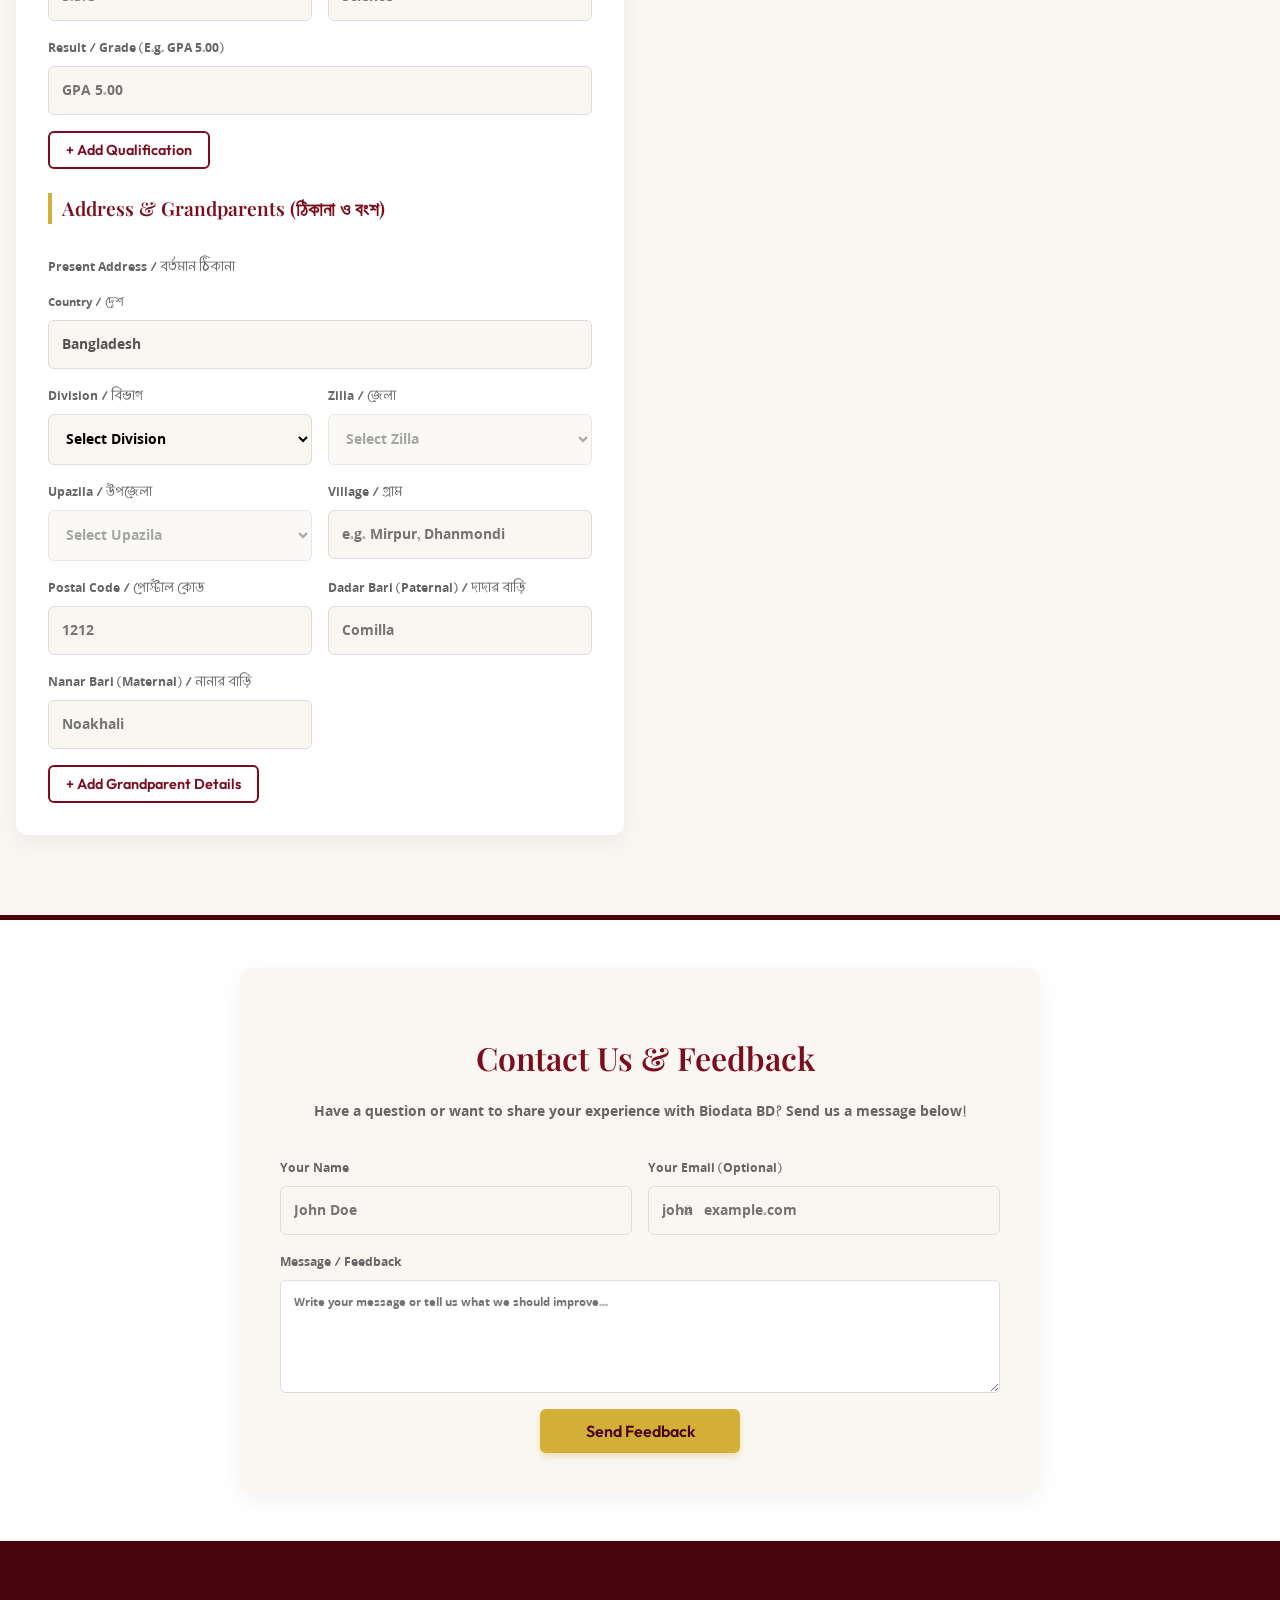
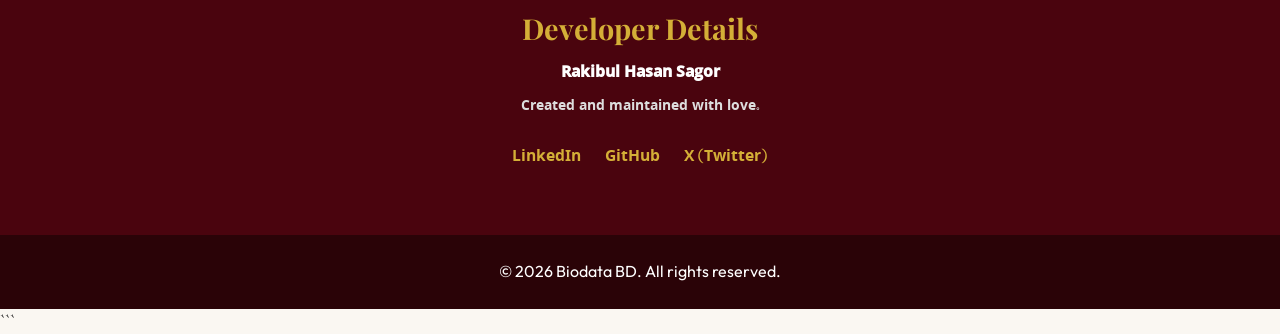
==== commit 52662d15: "DONE" ====
--- a/index.html
+++ b/index.html
@@ -57,6 +57,8 @@
     <link rel="stylesheet" href="style.css">
     <!-- html2canvas (standalone – exposes window.html2canvas for custom PDF generator) -->
     <script src="https://cdnjs.cloudflare.com/ajax/libs/html2canvas/1.4.1/html2canvas.min.js"></script>
+    <!-- PDF.js (renders template PDF page to canvas for background) -->
+    <script src="https://cdnjs.cloudflare.com/ajax/libs/pdf.js/3.11.174/pdf.min.js"></script>
     <!-- jsPDF (standalone, for custom multi-page PDF with template background) -->
     <script src="https://cdnjs.cloudflare.com/ajax/libs/jspdf/2.5.1/jspdf.umd.min.js"></script>
     <!-- html2pdf Library (bundles html2canvas) -->
@@ -516,8 +518,9 @@
 
     <footer
         style="text-align: center; padding: 1.5rem; background: #2a0307; color: #fff; font-family: var(--font-sans);">
-        <p>&copy; 2026 <a href="https://biodatabd.vercel.app" target="_blank"
-                style="color: var(--accent-gold); text-decoration: none;">Biodata BD</a>. All rights reserved.</p>
+        <a href="https://biodatabd.vercel.app" target="_blank" style="color: inherit; text-decoration: none;">
+            <p>&copy; 2026 Biodata BD. All rights reserved.</p>
+        </a>
     </footer>
 
     <!-- Cropper Modal -->
--- a/style.css
+++ b/style.css
@@ -228,11 +228,12 @@
 
 /* The Document (A4 Ratio styling for PDF) */
 .biodata-document {
-    background: var(--bg-white);
+    background-color: #fff;
+    background-image: url('biodata page image/template-biodata.png');
+    background-size: 100% 100%;
+    background-repeat: no-repeat;
     width: 100%;
-    /* Approximate A4 ratio */
     min-height: 297mm;
-    /* Will scale down */
     max-width: 210mm;
     margin: 0 auto;
     box-shadow: 0 15px 35px rgba(0, 0, 0, 0.1);
@@ -242,18 +243,14 @@
 }
 
 .document-border {
-    border: 3px double var(--accent-gold);
-    border-radius: 4px;
+    border: none;
     min-height: 100%;
     position: relative;
     padding: 2.5rem;
 }
 
 .ornament {
-    position: absolute;
-    width: 150px;
-    left: 50%;
-    transform: translateX(-50%);
+    display: none;
 }
 
 .top-ornament {
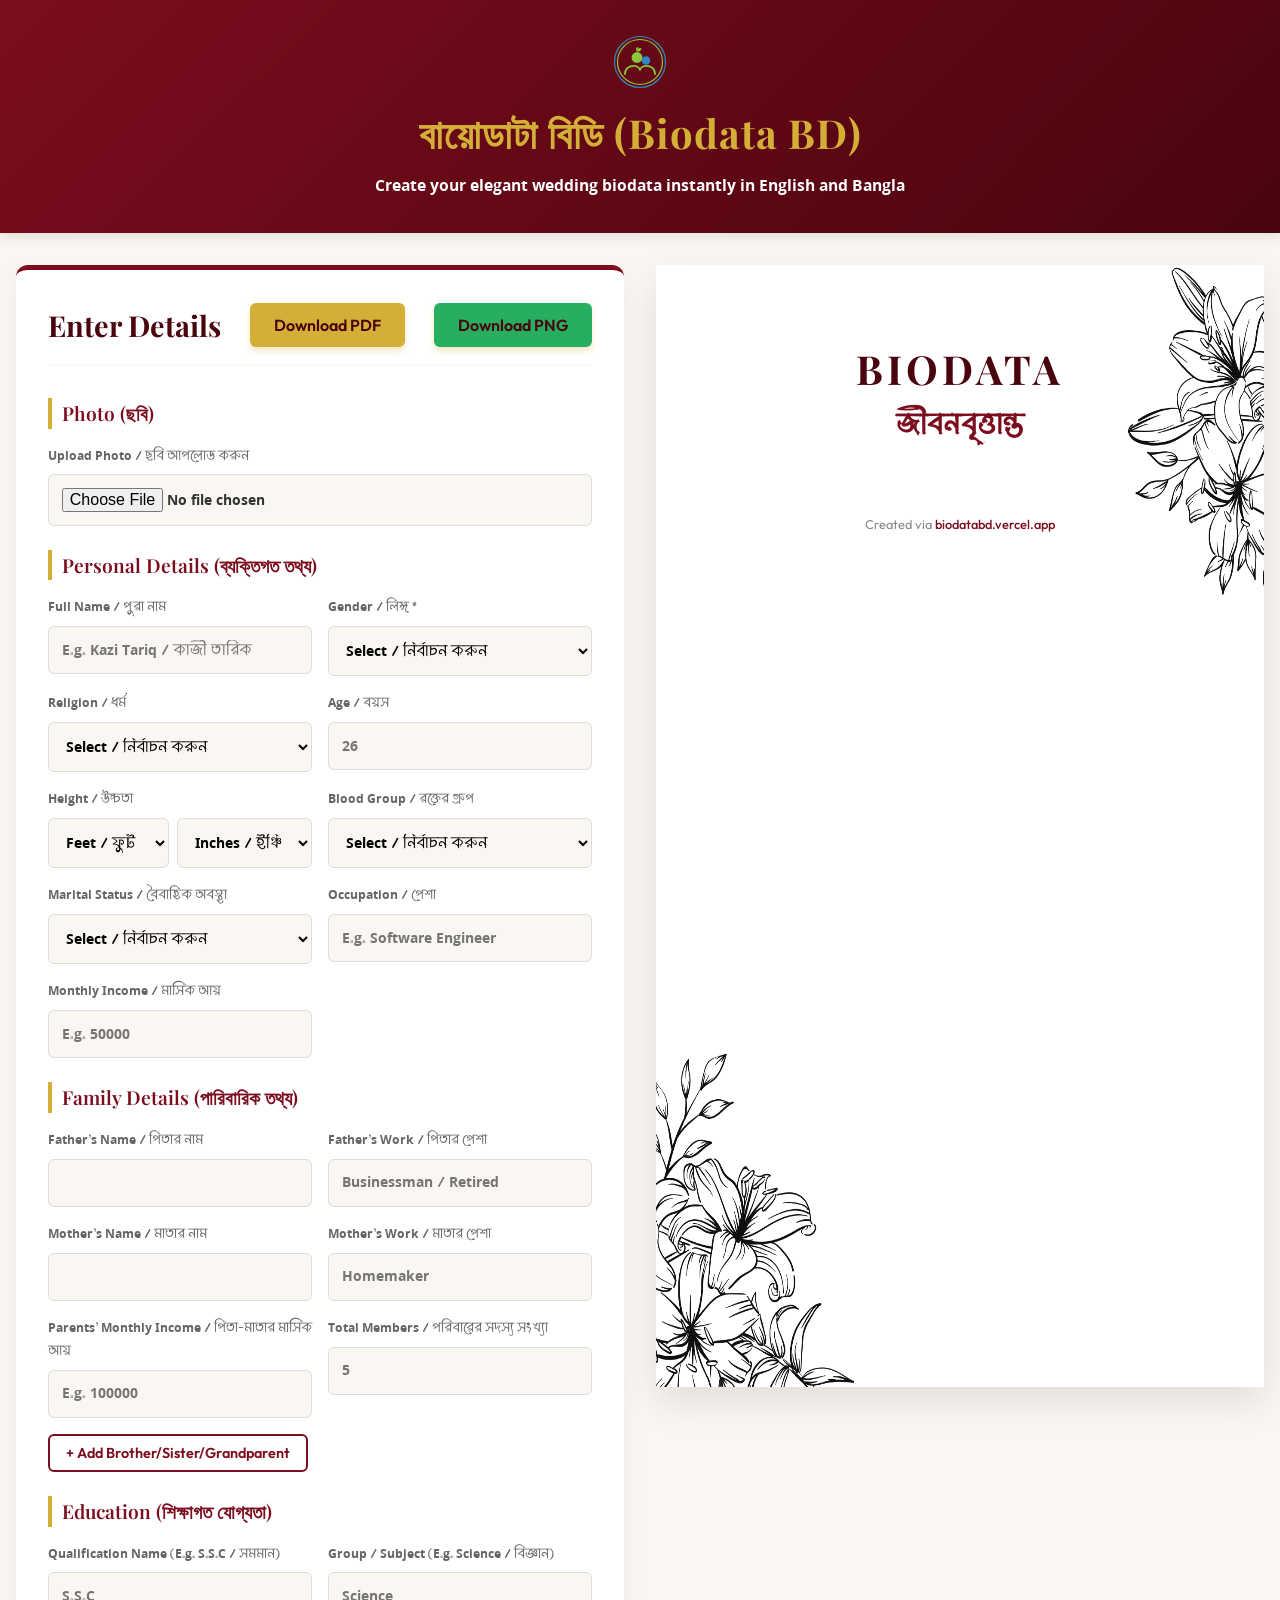
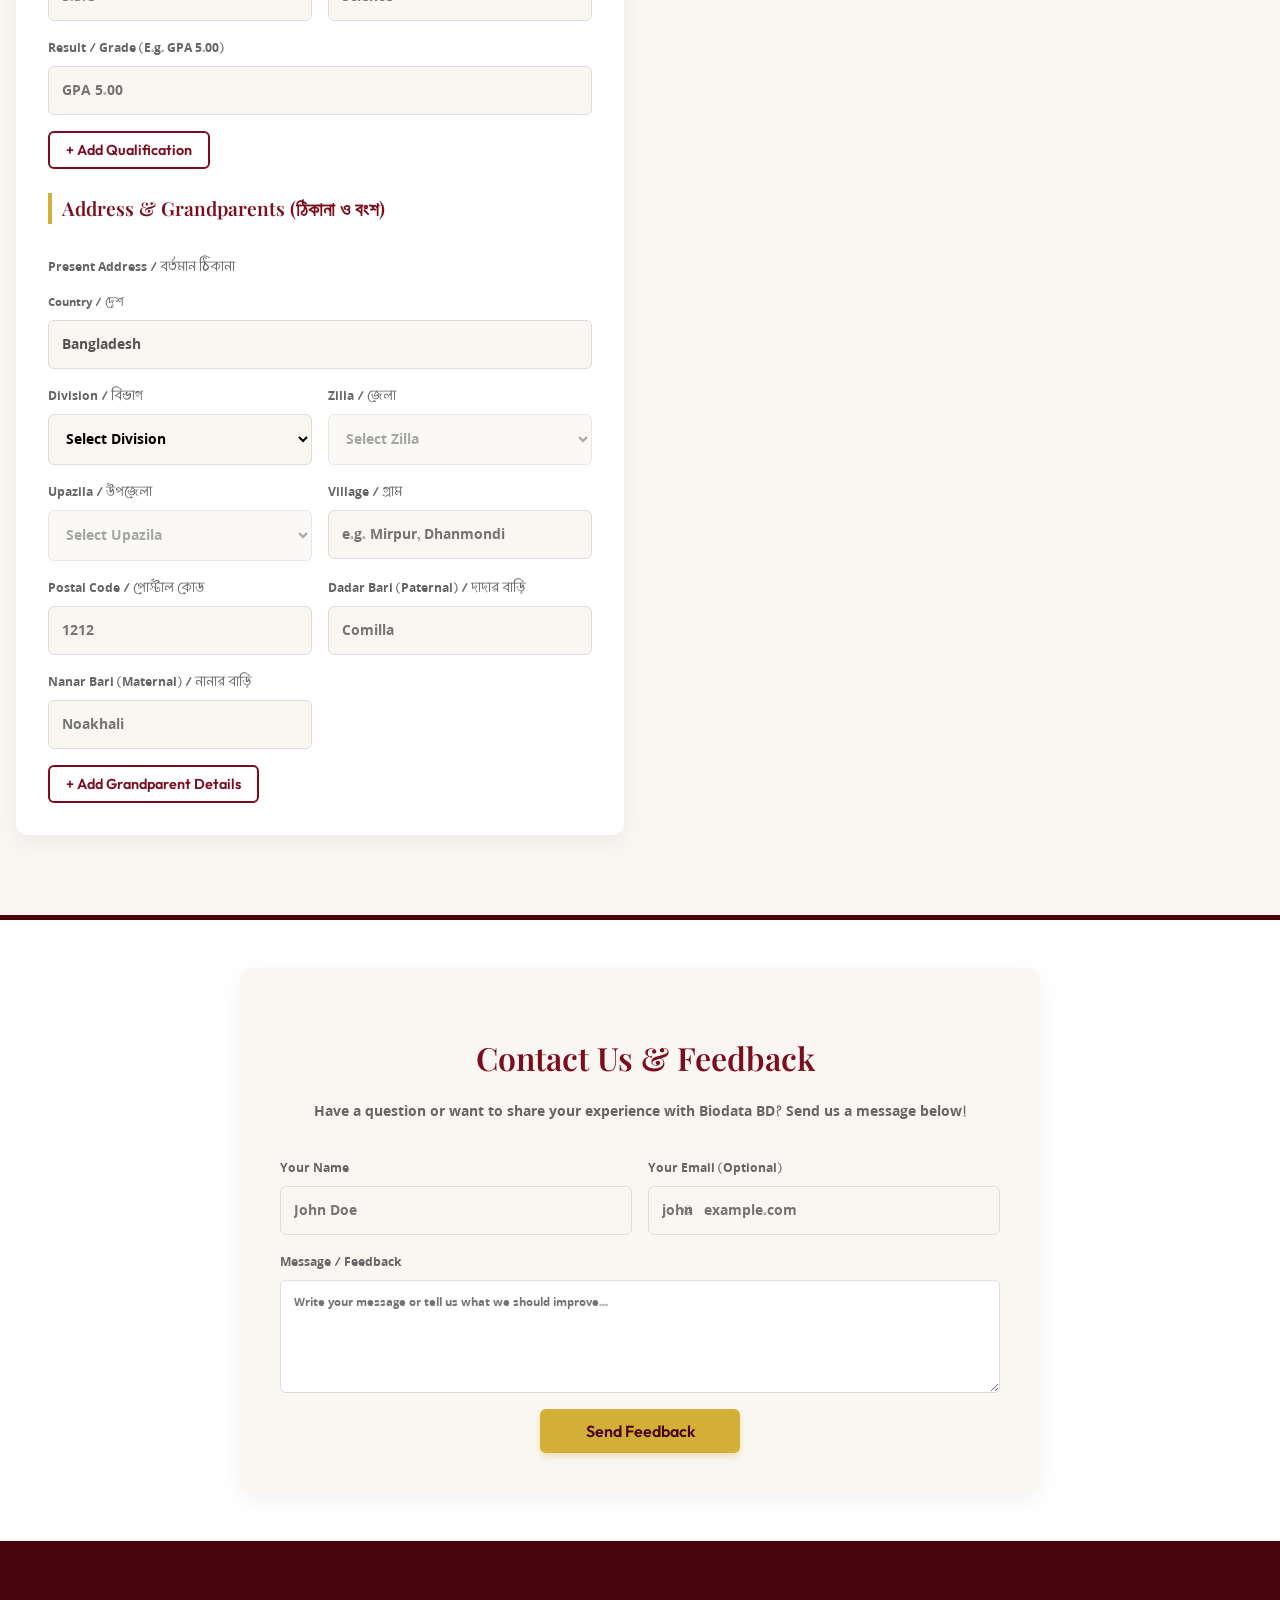
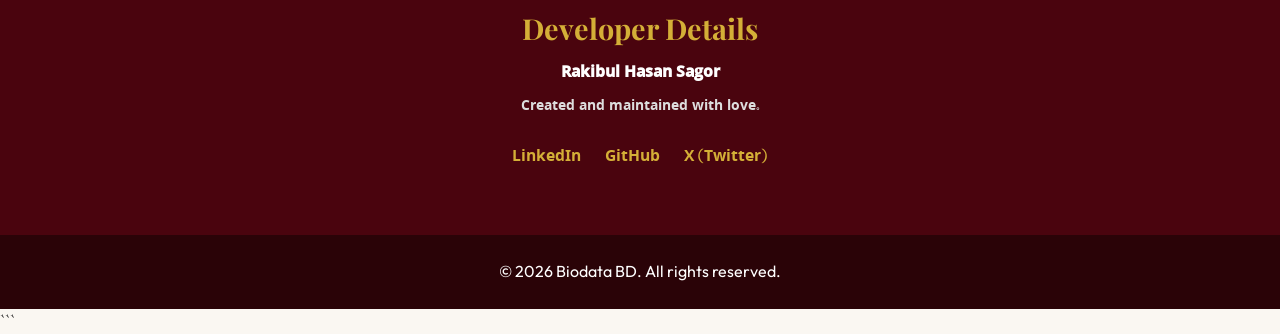
==== commit a0940b4a: "commit 3" ====
--- a/index.html
+++ b/index.html
@@ -96,6 +96,8 @@
             <div class="form-header">
                 <h2>Enter Details</h2>
                 <button id="download-btn-top" class="primary-btn">Download PDF</button>
+                <button id="download-png-btn" class="primary-btn" style="background-color: #27ae60;">Download
+                    PNG</button>
             </div>
 
             <form id="biodata-form">
--- a/style.css
+++ b/style.css
@@ -240,6 +240,8 @@
     padding: 1.5rem;
     position: relative;
     overflow: visible;
+    box-sizing: border-box;
+    /* Ensure padding doesn't affect width */
 }
 
 .document-border {
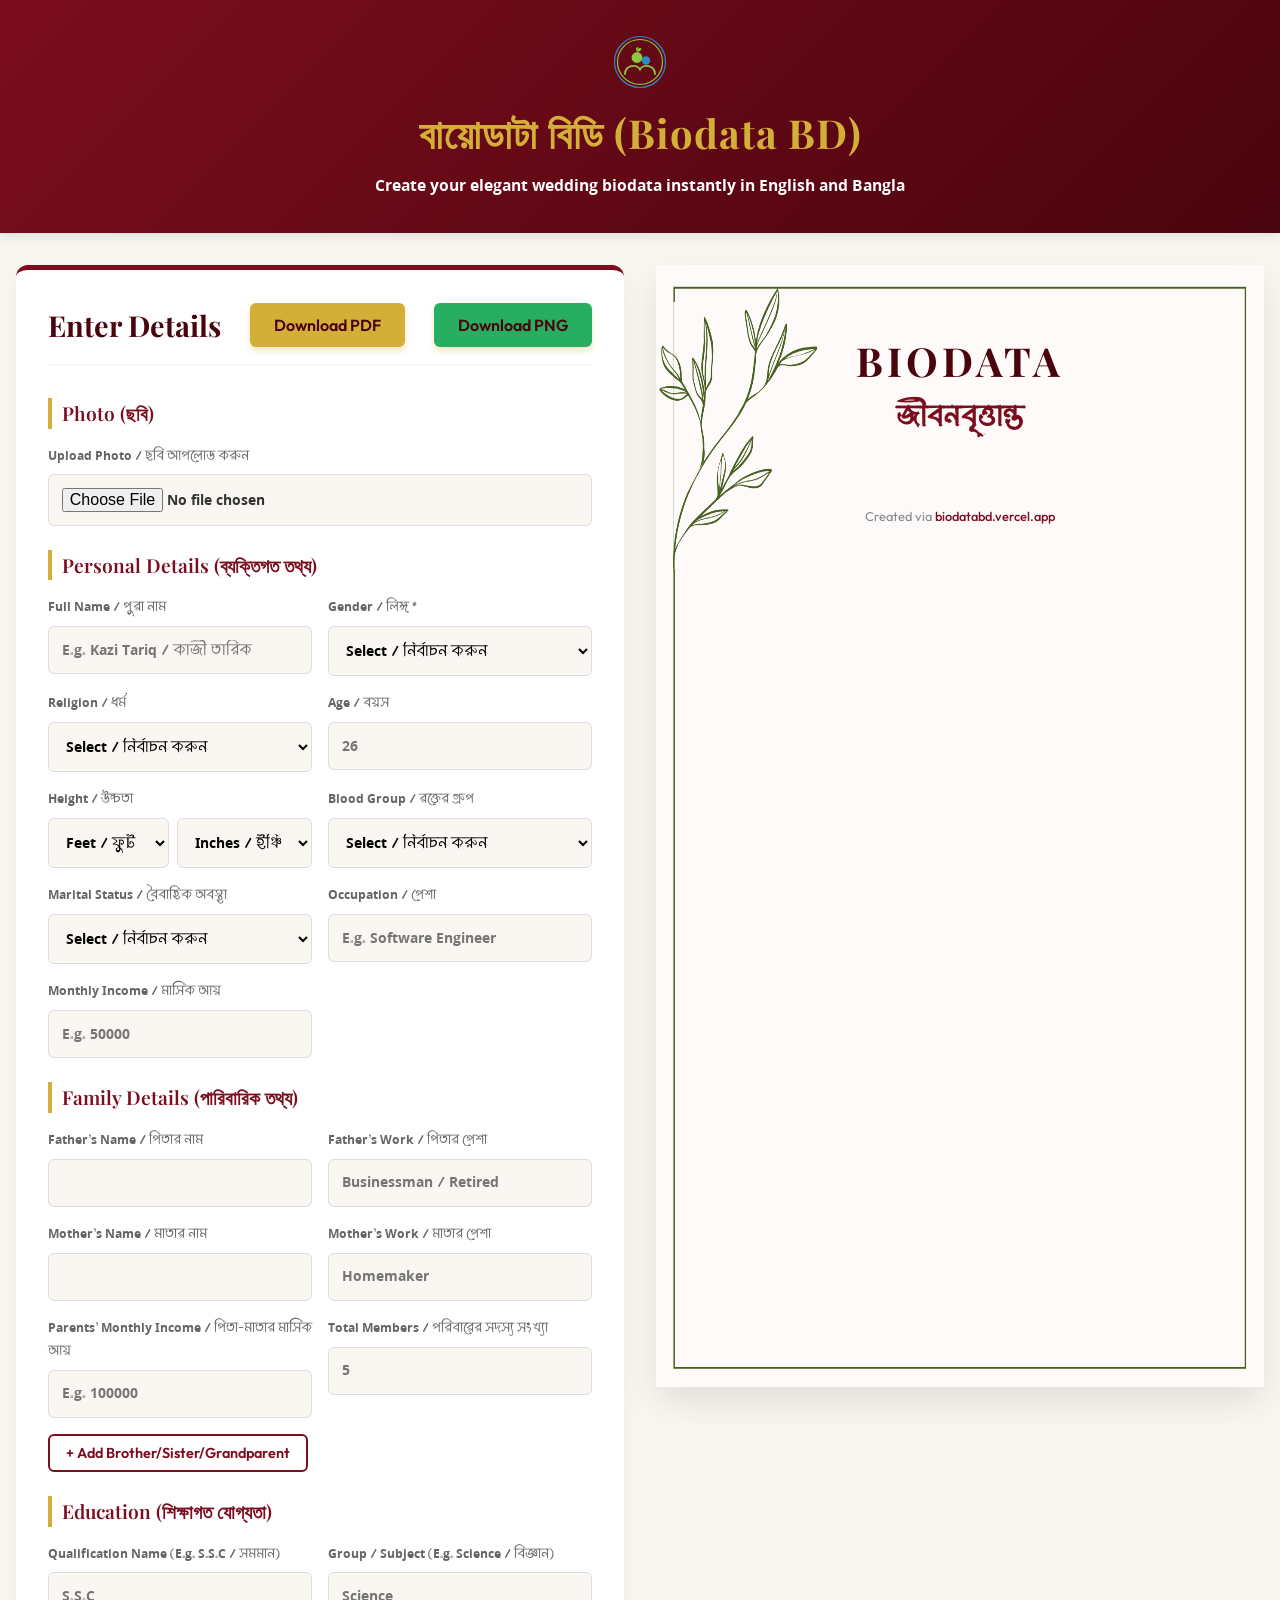
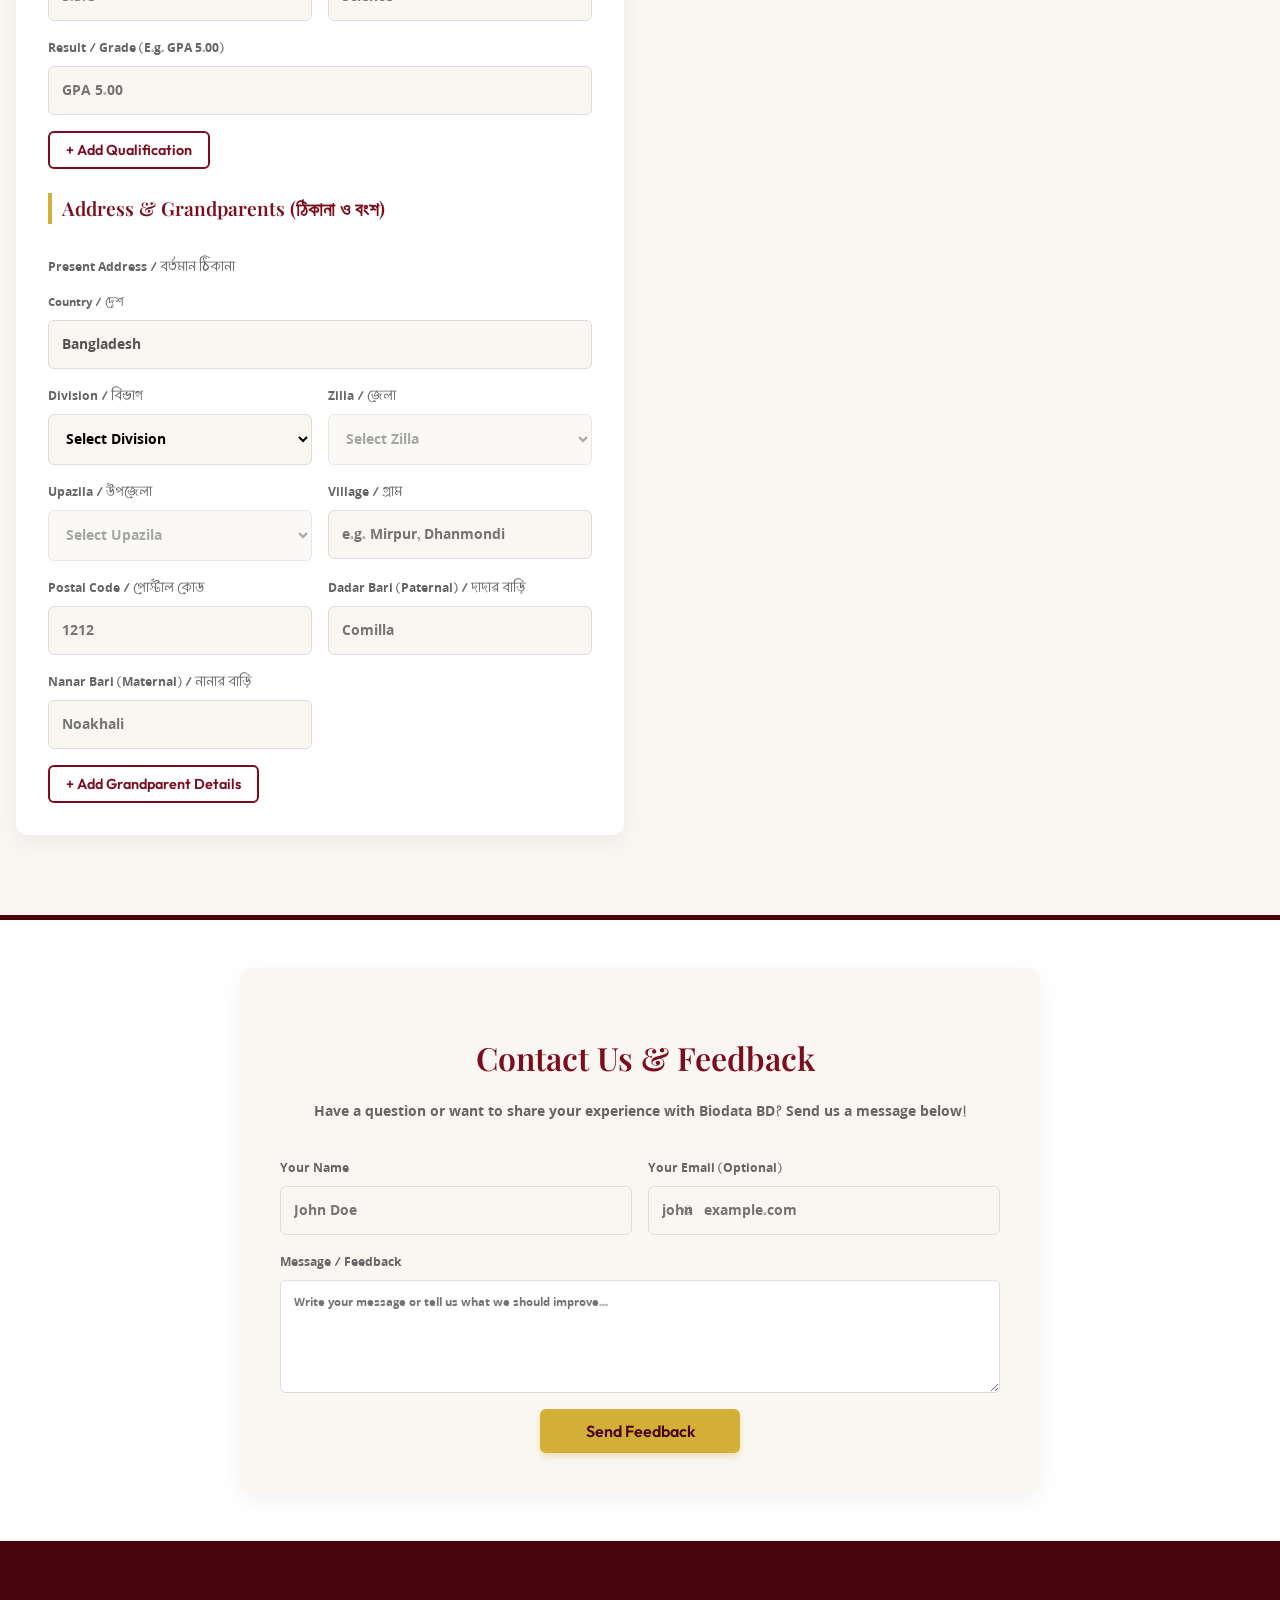
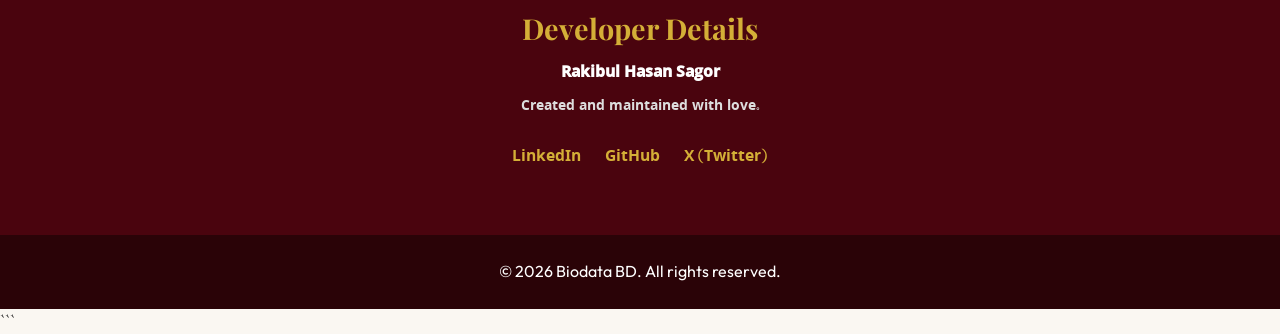
==== commit deb939db: "feat: Remove religious symbols, associated logic, and ornamental elements from the biodata template." ====
--- a/index.html
+++ b/index.html
@@ -364,23 +364,15 @@
                 <div id="biodata-document" class="biodata-document">
                     <div class="document-border">
                         <!-- Floral / Ornamental Top -->
-                        <div class="ornament top-ornament">
-                            <svg viewBox="0 0 100 20" fill="none" xmlns="http://www.w3.org/2000/svg">
-                                <path d="M50 0 C40 10 30 20 0 20 L100 20 C70 20 60 10 50 0 Z" fill="#D4AF37" />
-                            </svg>
-                        </div>
+
+
 
                         <div class="bio-header">
-                            <h1 class="bismillah" style="display: none; margin-bottom: 0.2rem;">بسم الله الرحمن الرحيم
-                            </h1>
-                            <div class="religion-logo-container" style="margin: 0.2rem auto;">
-                                <img id="religion-logo" src="" alt="" style="display: none; height: 40px;">
-                            </div>
+                            <h2 class="title-en">Biodata</h2>
+                            <h3 class="title-bn">জীবনবৃত্তান্ত</h3>
                             <div class="photo-preview-container" style="margin: 0.5rem auto;">
                                 <img id="biodata-photo" src="" alt="Profile Photo" style="display: none;">
                             </div>
-                            <h2 class="title-en">Biodata</h2>
-                            <h3 class="title-bn">জীবনবৃত্তান্ত</h3>
                         </div>
 
                         <div class="bio-content">
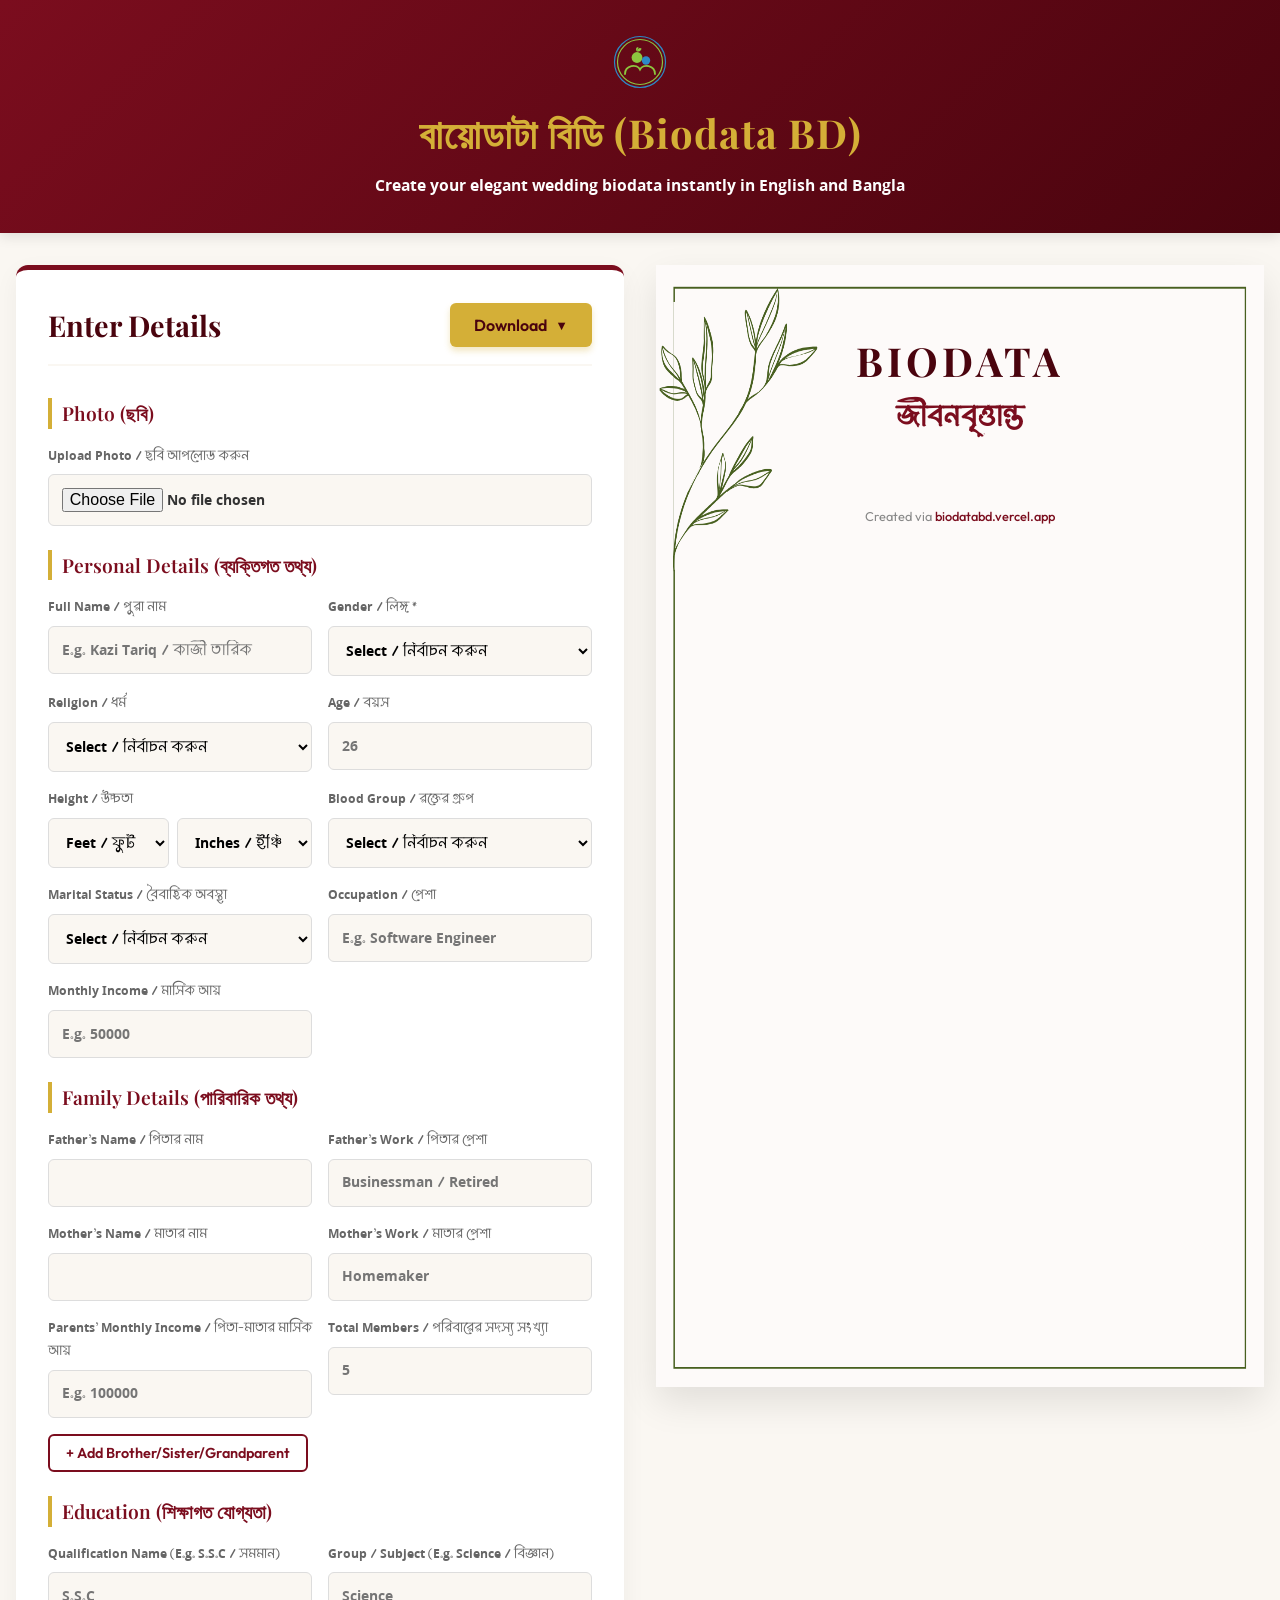
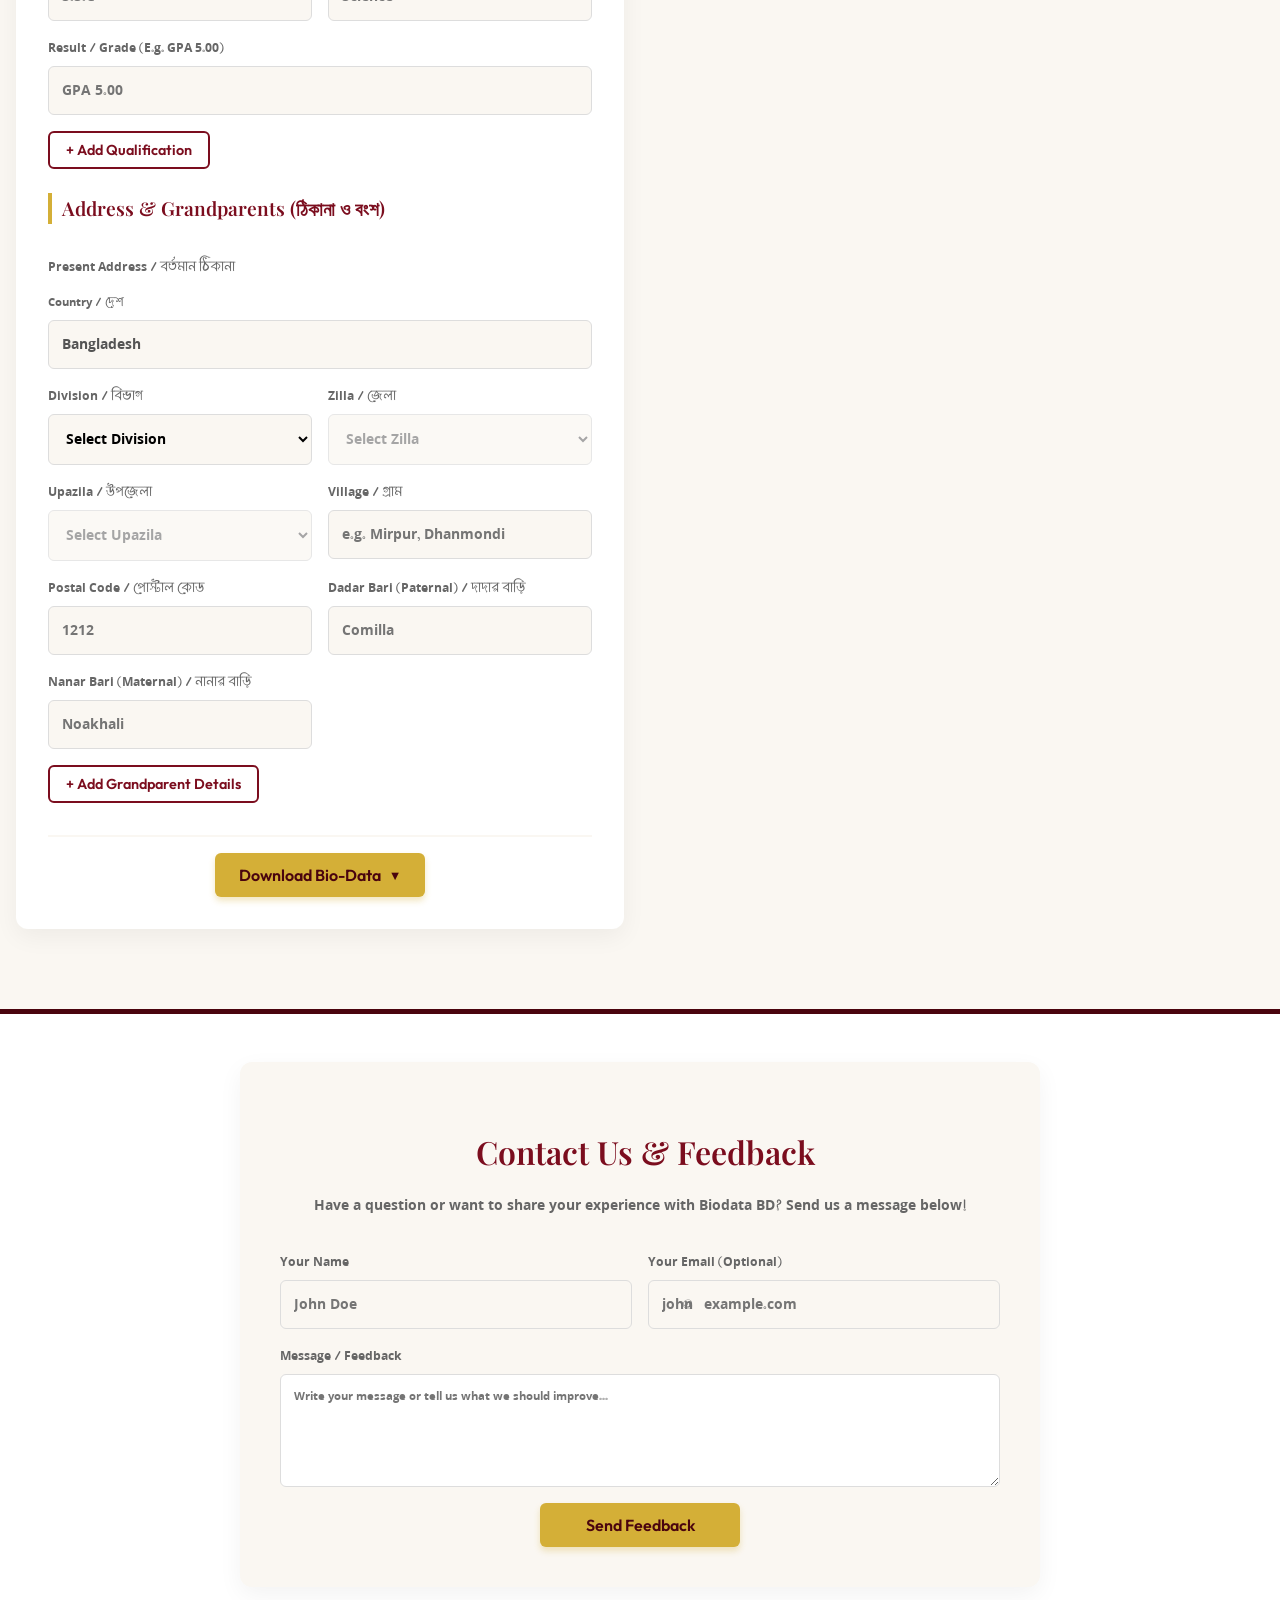
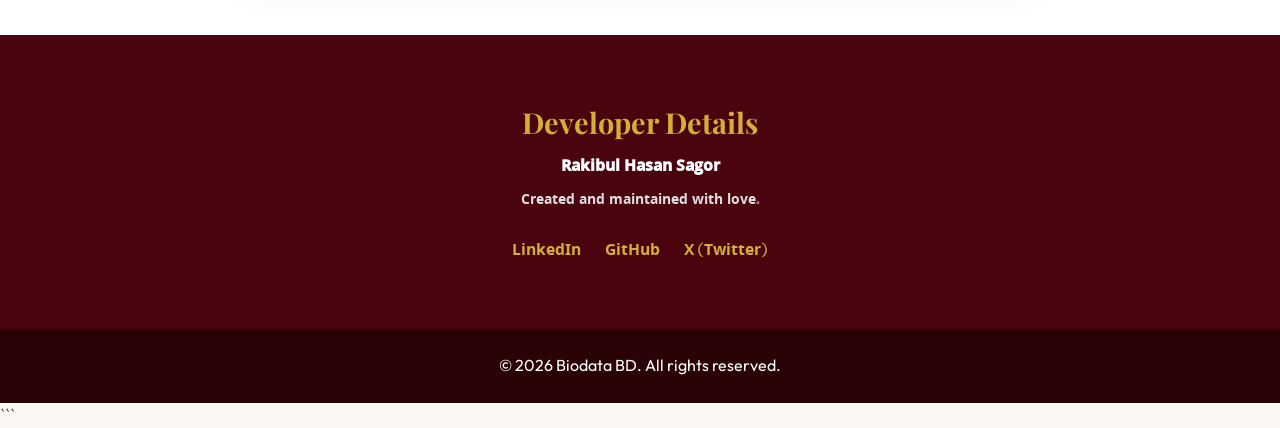
==== commit 6966d6af: "hello" ====
--- a/index.html
+++ b/index.html
@@ -95,9 +95,13 @@
         <section class="form-section">
             <div class="form-header">
                 <h2>Enter Details</h2>
-                <button id="download-btn-top" class="primary-btn">Download PDF</button>
-                <button id="download-png-btn" class="primary-btn" style="background-color: #27ae60;">Download
-                    PNG</button>
+                <div class="download-dropdown">
+                    <button id="download-toggle-top" class="primary-btn dropdown-toggle">Download</button>
+                    <div class="dropdown-menu">
+                        <div class="dropdown-item" id="download-pdf-top">📄 Download PDF</div>
+                        <div class="dropdown-item" id="download-png-top">🖼️ Download PNG</div>
+                    </div>
+                </div>
             </div>
 
             <form id="biodata-form">
@@ -355,6 +359,18 @@
                 </div>
                 <button type="button" id="add-gp-btn" class="secondary-btn margin-top">+ Add Grandparent
                     Details</button>
+
+                <div class="form-actions-bottom"
+                    style="margin-top: 2rem; padding-top: 1rem; border-top: 2px solid var(--bg-light); display: flex; justify-content: center;">
+                    <div class="download-dropdown">
+                        <button id="download-toggle-bottom" class="primary-btn dropdown-toggle">Download
+                            Bio-Data</button>
+                        <div class="dropdown-menu">
+                            <div class="dropdown-item" id="download-pdf-bottom">📄 Download PDF</div>
+                            <div class="dropdown-item" id="download-png-bottom">🖼️ Download PNG</div>
+                        </div>
+                    </div>
+                </div>
             </form>
         </section>
 
--- a/style.css
+++ b/style.css
@@ -135,6 +135,83 @@
     color: var(--accent-gold);
     transform: translateY(-2px);
     box-shadow: 0 6px 12px rgba(123, 13, 30, 0.2);
+}
+
+/* Consolidated Download Dropdown Styles */
+.download-dropdown {
+    position: relative;
+    display: inline-block;
+}
+
+.dropdown-toggle {
+    display: flex;
+    align-items: center;
+    gap: 8px;
+}
+
+.dropdown-toggle::after {
+    content: '▼';
+    font-size: 0.8rem;
+    transition: transform 0.3s;
+}
+
+.download-dropdown:hover .dropdown-toggle::after {
+    transform: rotate(180deg);
+}
+
+.dropdown-menu {
+    display: none;
+    position: absolute;
+    right: 0;
+    top: 100%;
+    background-color: var(--bg-white);
+    min-width: 160px;
+    box-shadow: 0 8px 16px rgba(0, 0, 0, 0.2);
+    z-index: 1001;
+    border-radius: 6px;
+    overflow: hidden;
+    border: 1px solid var(--accent-gold-light);
+    margin-top: 5px;
+    animation: fadeIn 0.2s ease-out;
+}
+
+@keyframes fadeIn {
+    from {
+        opacity: 0;
+        transform: translateY(-10px);
+    }
+
+    to {
+        opacity: 1;
+        transform: translateY(0);
+    }
+}
+
+.download-dropdown:hover .dropdown-menu,
+.download-dropdown.active .dropdown-menu {
+    display: block;
+}
+
+.dropdown-item {
+    color: var(--primary-dark);
+    padding: 12px 16px;
+    text-decoration: none;
+    display: flex;
+    align-items: center;
+    gap: 10px;
+    transition: background 0.2s;
+    cursor: pointer;
+    font-family: var(--font-sans);
+    font-weight: 500;
+}
+
+.dropdown-item:hover {
+    background-color: var(--bg-light);
+    color: var(--primary-maroon);
+}
+
+.dropdown-item i {
+    font-size: 1.1rem;
 }
 
 .secondary-btn {
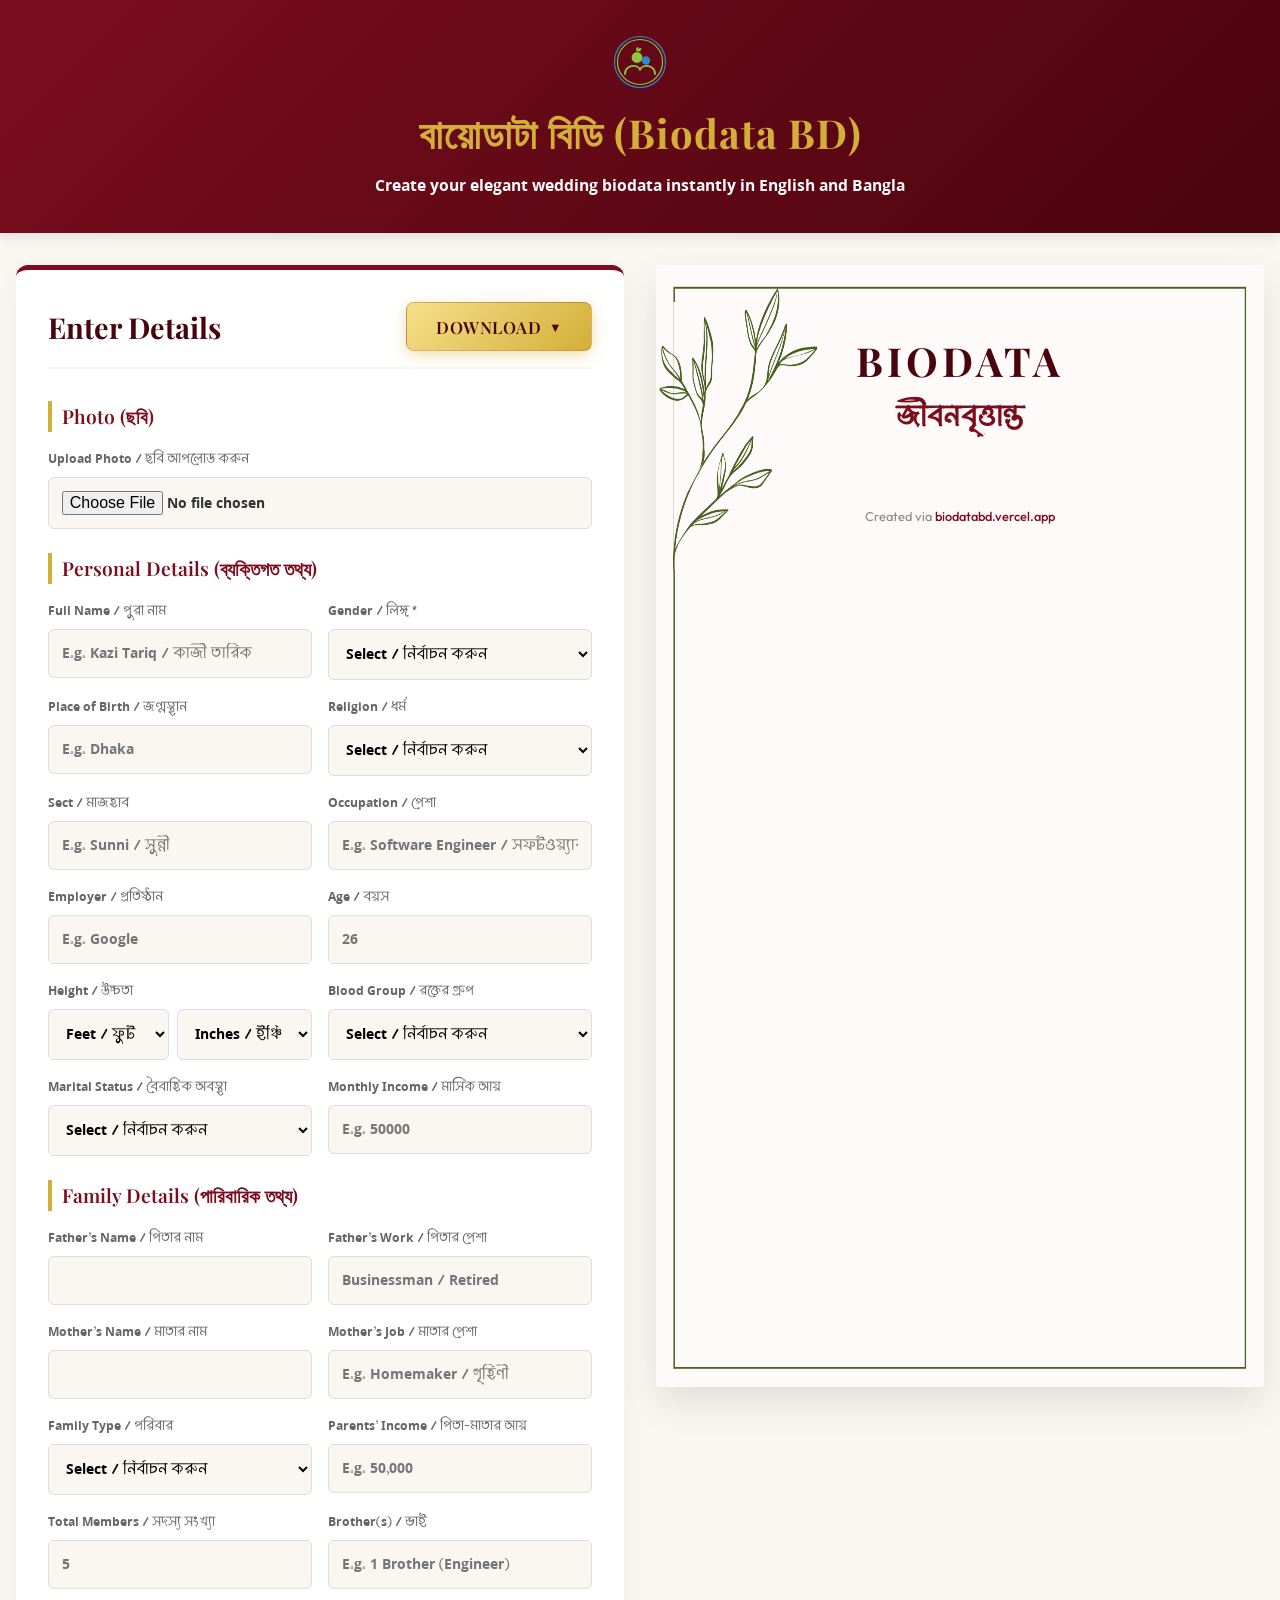
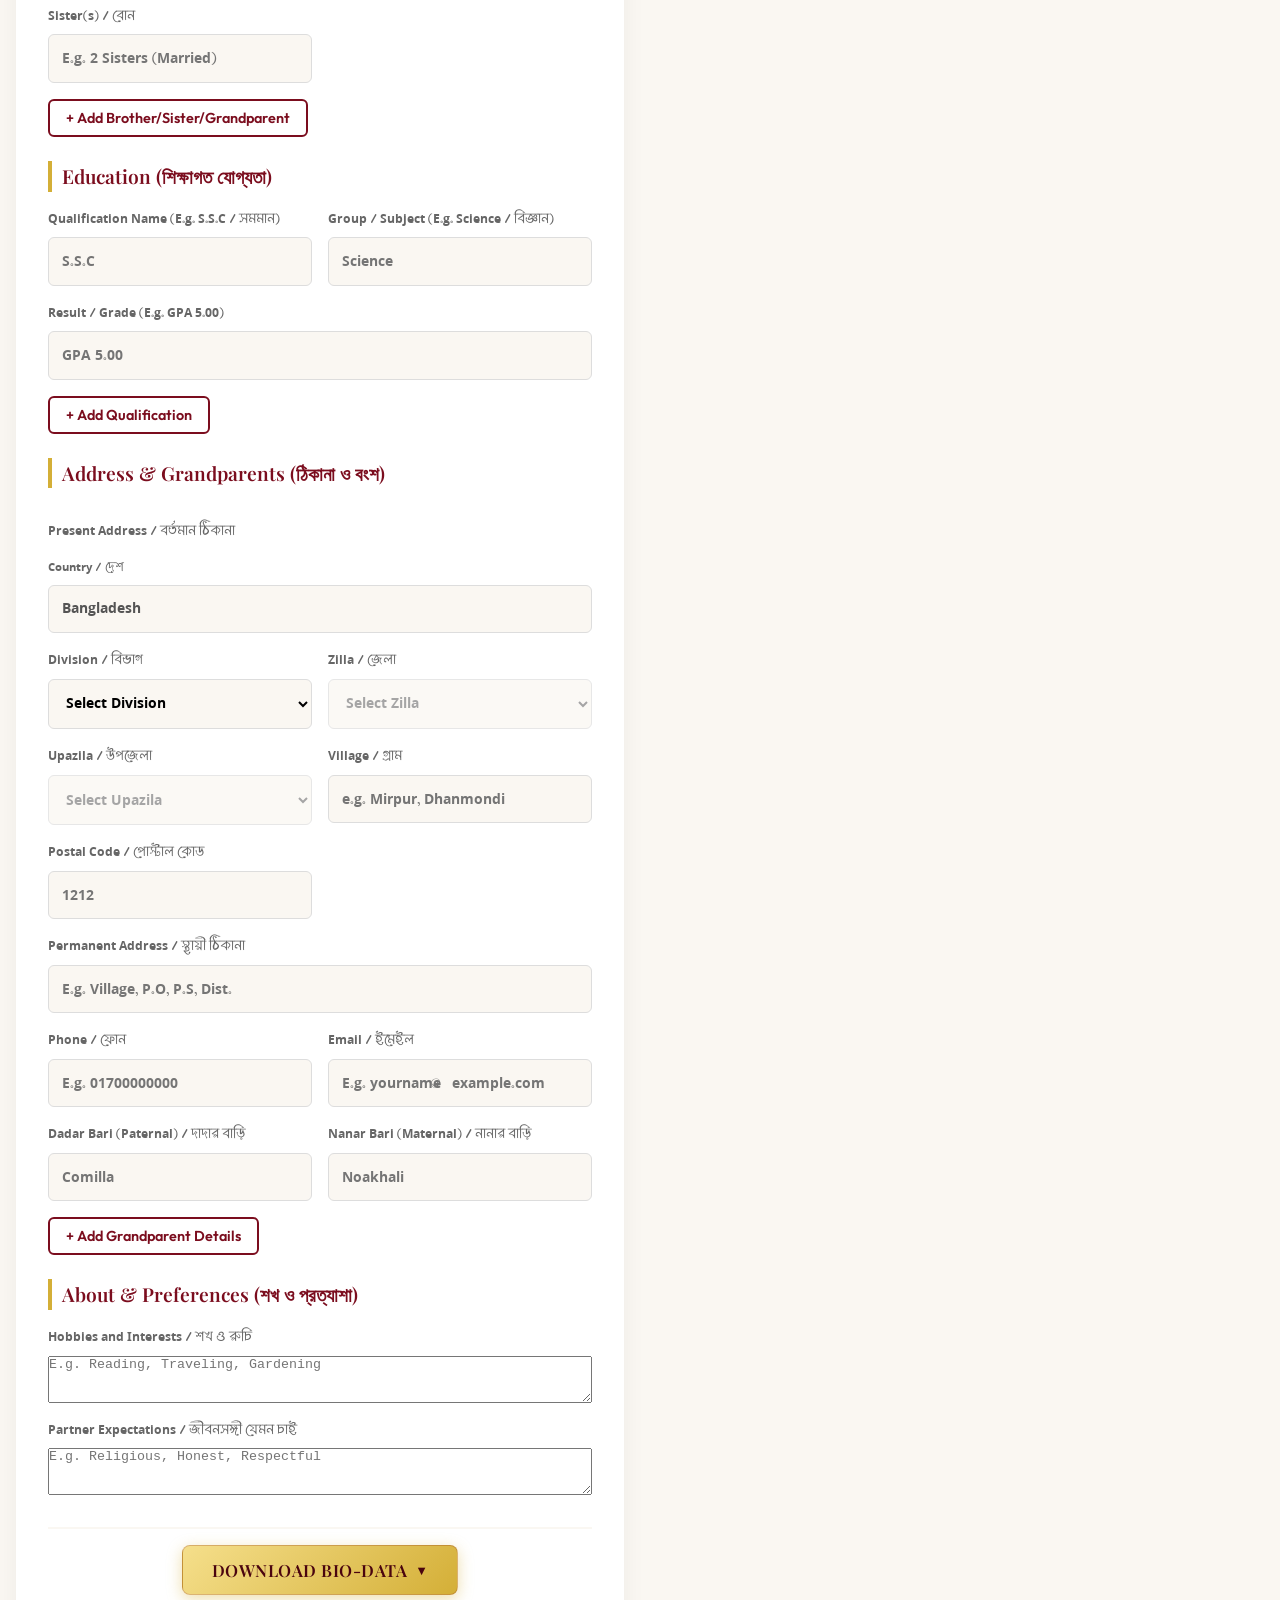
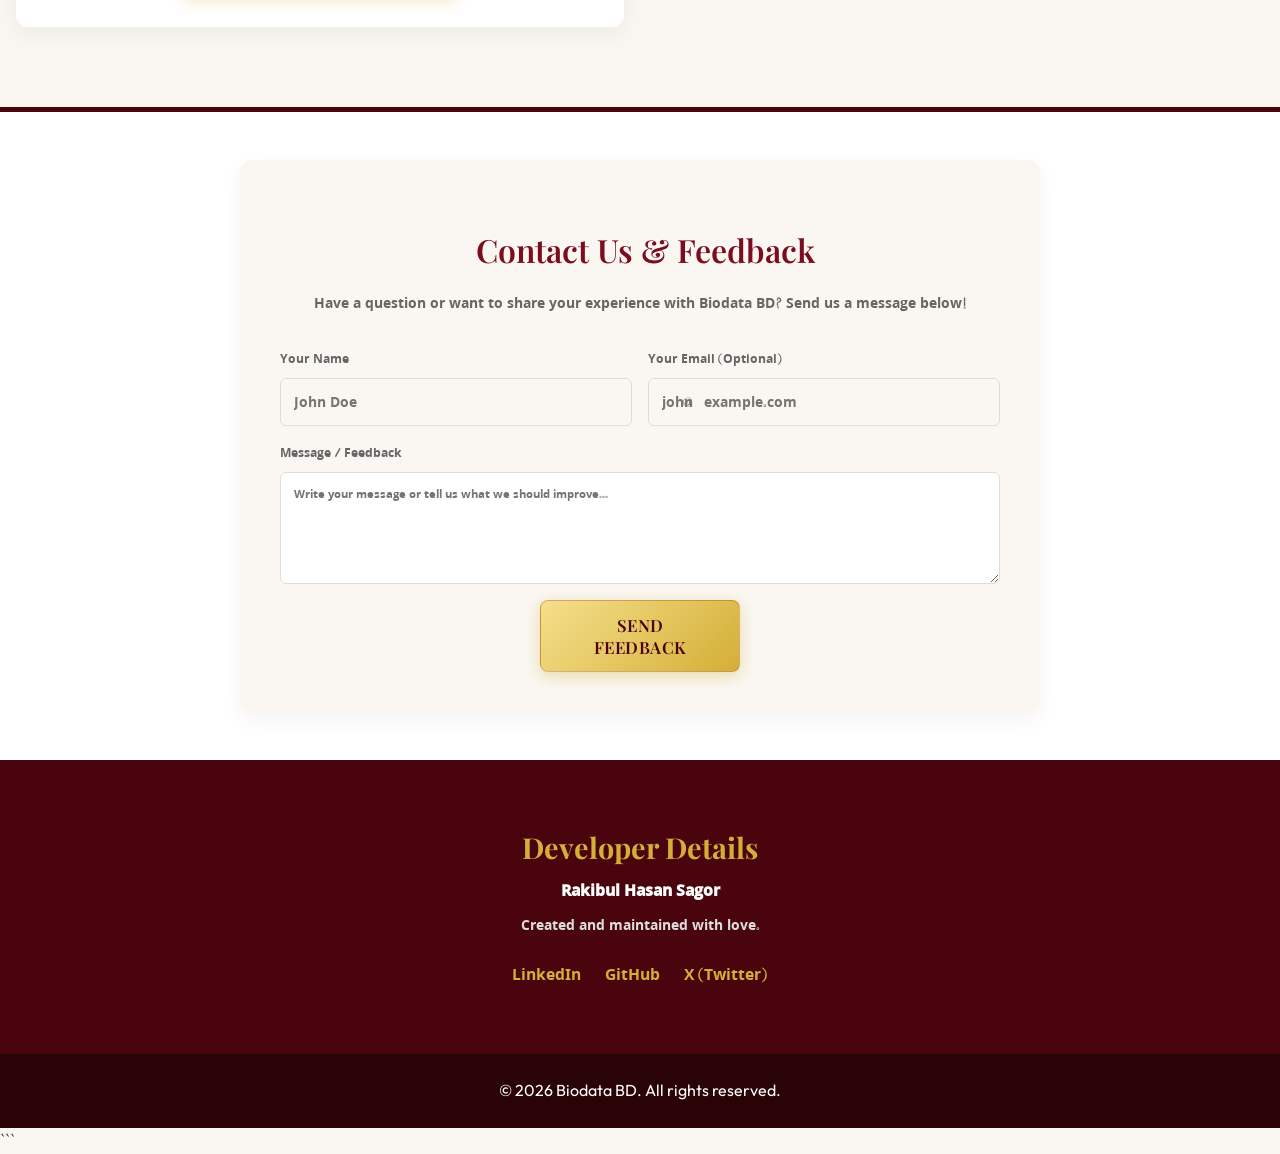
==== commit 2a8f53a6: "feat: Add new personal, family, contact, and about fields, and fix marital status label typo." ====
--- a/index.html
+++ b/index.html
@@ -130,6 +130,10 @@
                         </select>
                     </div>
                     <div class="input-field">
+                        <label for="birthPlace">Place of Birth / জন্মস্থান</label>
+                        <input type="text" id="birthPlace" placeholder="E.g. Dhaka">
+                    </div>
+                    <div class="input-field">
                         <label for="religion">Religion / ধর্ম</label>
                         <select id="religion">
                             <option value="">Select / নির্বাচন করুন</option>
@@ -138,6 +142,18 @@
                             <option value="Christian">Christian / খ্রিস্টান ধর্ম</option>
                             <option value="Other">Other / অন্যান্য</option>
                         </select>
+                    </div>
+                    <div class="input-field">
+                        <label for="sect">Sect / মাজহাব</label>
+                        <input type="text" id="sect" placeholder="E.g. Sunni / সুন্নী">
+                    </div>
+                    <div class="input-field">
+                        <label for="job">Occupation / পেশা</label>
+                        <input type="text" id="job" placeholder="E.g. Software Engineer / সফটওয়্যার ইঞ্জিনিয়ার">
+                    </div>
+                    <div class="input-field">
+                        <label for="employer">Employer / প্রতিষ্ঠান</label>
+                        <input type="text" id="employer" placeholder="E.g. Google">
                     </div>
                     <div class="input-field">
                         <label for="age">Age / বয়স</label>
@@ -195,19 +211,6 @@
                         </select>
                     </div>
                     <div class="input-field">
-                        <label for="job">Occupation / পেশা</label>
-                        <input type="text" id="job" list="job-suggestions" placeholder="E.g. Software Engineer">
-                        <datalist id="job-suggestions">
-                            <option value="Software Engineer / সফটওয়্যার ইঞ্জিনিয়ার">
-                            <option value="Doctor / ডাক্তার">
-                            <option value="Teacher / শিক্ষক">
-                            <option value="Businessman / ব্যবসায়ী">
-                            <option value="Govt Employee / সরকারি চাকরিজীবী">
-                            <option value="Private Job / বেসরকারি চাকরি">
-                            <option value="Student / ছাত্র">
-                        </datalist>
-                    </div>
-                    <div class="input-field">
                         <label for="salary">Monthly Income / মাসিক আয়</label>
                         <input type="text" id="salary" class="income-input" placeholder="E.g. 50000">
                     </div>
@@ -240,16 +243,32 @@
                         <input type="text" id="motherName" class="alpha-only" placeholder="">
                     </div>
                     <div class="input-field">
-                        <label for="motherWork">Mother's Work / মাতার পেশা</label>
-                        <input type="text" id="motherWork" list="parent-work-suggestions" placeholder="Homemaker">
-                    </div>
-                    <div class="input-field">
-                        <label for="parentsIncome">Parents' Monthly Income / পিতা-মাতার মাসিক আয়</label>
-                        <input type="text" id="parentsIncome" class="income-input" placeholder="E.g. 100000">
-                    </div>
-                    <div class="input-field">
-                        <label for="familyMembers">Total Members / পরিবারের সদস্য সংখ্যা</label>
+                        <label for="motherWork">Mother's Job / মাতার পেশা</label>
+                        <input type="text" id="motherWork" placeholder="E.g. Homemaker / গৃহিণী">
+                    </div>
+                    <div class="input-field">
+                        <label for="familyType">Family Type / পরিবার</label>
+                        <select id="familyType">
+                            <option value="">Select / নির্বাচন করুন</option>
+                            <option value="Joint">Joint / যৌথ পরিবার</option>
+                            <option value="Nuclear">Nuclear / একক পরিবার</option>
+                        </select>
+                    </div>
+                    <div class="input-field">
+                        <label for="parentsIncome">Parents' Income / পিতা-মাতার আয়</label>
+                        <input type="text" id="parentsIncome" class="income-input" placeholder="E.g. 50,000">
+                    </div>
+                    <div class="input-field">
+                        <label for="familyMembers">Total Members / সদস্য সংখ্যা</label>
                         <input type="text" id="familyMembers" class="num-only" placeholder="5">
+                    </div>
+                    <div class="input-field">
+                        <label for="brothers">Brother(s) / ভাই</label>
+                        <input type="text" id="brothers" placeholder="E.g. 1 Brother (Engineer)">
+                    </div>
+                    <div class="input-field">
+                        <label for="sisters">Sister(s) / বোন</label>
+                        <input type="text" id="sisters" placeholder="E.g. 2 Sisters (Married)">
                     </div>
                 </div>
 
@@ -345,6 +364,18 @@
                             <label for="presentPostcode">Postal Code / পোস্টাল কোড</label>
                             <input type="text" id="presentPostcode" class="num-only" placeholder="1212" maxlength="4">
                         </div>
+                        <div class="input-field span-full">
+                            <label for="permanentAddress">Permanent Address / স্থায়ী ঠিকানা</label>
+                            <input type="text" id="permanentAddress" placeholder="E.g. Village, P.O, P.S, Dist.">
+                        </div>
+                        <div class="input-field">
+                            <label for="phone">Phone / ফোন</label>
+                            <input type="text" id="phone" placeholder="E.g. 01700000000">
+                        </div>
+                        <div class="input-field">
+                            <label for="email">Email / ইমেইল</label>
+                            <input type="email" id="email" placeholder="E.g. yourname@example.com">
+                        </div>
                         <div class="input-field">
                             <label>Dadar Bari (Paternal) / দাদার বাড়ি</label>
                             <input type="text" class="dyn-gp-input" data-gp-label="Dadar Bari / দাদার বাড়ি"
@@ -359,6 +390,20 @@
                 </div>
                 <button type="button" id="add-gp-btn" class="secondary-btn margin-top">+ Add Grandparent
                     Details</button>
+
+                <!-- About & Expectations -->
+                <div class="form-group-title">About & Preferences (শখ ও প্রত্যাশা)</div>
+                <div class="input-grid">
+                    <div class="input-field span-full">
+                        <label for="hobbies">Hobbies and Interests / শখ ও রুচি</label>
+                        <textarea id="hobbies" rows="3" placeholder="E.g. Reading, Traveling, Gardening"></textarea>
+                    </div>
+                    <div class="input-field span-full">
+                        <label for="expectations">Partner Expectations / জীবনসঙ্গী যেমন চাই</label>
+                        <textarea id="expectations" rows="3"
+                            placeholder="E.g. Religious, Honest, Respectful"></textarea>
+                    </div>
+                </div>
 
                 <div class="form-actions-bottom"
                     style="margin-top: 2rem; padding-top: 1rem; border-top: 2px solid var(--bg-light); display: flex; justify-content: center;">
@@ -395,17 +440,20 @@
                             <!-- Personal Section -->
                             <div class="bio-section" id="section-personal">
                                 <h4 class="section-title">Personal Details <span class="bn">ব্যক্তিগত তথ্য</span></h4>
-                                <table class="bio-table" id="table-personal">
-                                    <!-- Dynamic rows inside -->
-                                </table>
+                                <table class="bio-table" id="table-personal"></table>
                             </div>
 
                             <!-- Family Section -->
                             <div class="bio-section" id="section-family">
                                 <h4 class="section-title">Family Details <span class="bn">পারিবারিক অবস্থা</span></h4>
-                                <table class="bio-table" id="table-family">
-                                    <!-- Dynamic rows inside -->
-                                </table>
+                                <table class="bio-table" id="table-family"></table>
+                            </div>
+
+                            <!-- Family Structure (Siblings/Grandparents) Section -->
+                            <div class="bio-section" id="section-family-members">
+                                <h4 class="section-title">Family Details (Extended) <span class="bn">পরিজনের
+                                        বিবরণ</span></h4>
+                                <table class="bio-table" id="table-family-members"></table>
                             </div>
 
                             <!-- Education Section -->
@@ -423,29 +471,30 @@
                                             </th>
                                         </tr>
                                     </thead>
-                                    <tbody id="table-education-body">
-                                        <!-- Dynamic rows inside -->
-                                    </tbody>
+                                    <tbody id="table-education-body"></tbody>
                                 </table>
                             </div>
 
-                            <!-- Family Structure (Siblings/Grandparents) Section -->
-                            <div class="bio-section" id="section-family-members">
-                                <h4 class="section-title">Family Details (Extended) <span class="bn">পরিজনের
-                                        বিবরণ</span></h4>
-                                <table class="bio-table" id="table-family-members">
-                                    <!-- Dynamic rows inside -->
-                                </table>
-                            </div>
-
-                            <!-- Present Address Section -->
+                            <!-- Origin Section -->
+                            <div class="bio-section" id="section-origin">
+                                <h4 class="section-title">Address & Grandparents <span class="bn">ঠিকানা ও বংশ</span>
+                                </h4>
+                                <table class="bio-table" id="table-origin"></table>
+                            </div>
+
+                            <!-- Contact Section -->
                             <div class="bio-section" id="section-contact">
-                                <h4 class="section-title">Contact & Regional <span class="bn">যোগাযোগ ও ঠিকানা</span>
+                                <h4 class="section-title">Contact Information <span class="bn">যোগাযোগ</span></h4>
+                                <table class="bio-table" id="table-contact"></table>
+                            </div>
+
+                            <!-- About & Preferences Section -->
+                            <div class="bio-section" id="section-about">
+                                <h4 class="section-title">About & Preferences <span class="bn">শখ ও প্রত্যাশা</span>
                                 </h4>
-                                <table class="bio-table" id="table-contact">
-                                    <!-- Dynamic rows inside -->
-                                </table>
-                            </div>
+                                <table class="bio-table" id="table-about"></table>
+                            </div>
+
 
                         </div>
 
--- a/style.css
+++ b/style.css
@@ -117,24 +117,27 @@
 }
 
 .primary-btn {
-    background: var(--accent-gold);
+    background: linear-gradient(135deg, var(--accent-gold-light) 0%, var(--accent-gold) 100%);
     color: var(--primary-dark);
-    border: none;
-    padding: 0.75rem 1.5rem;
-    font-size: 1rem;
+    border: 1px solid rgba(123, 13, 30, 0.2);
+    padding: 0.8rem 1.8rem;
+    font-size: 1.05rem;
     font-weight: 600;
-    border-radius: 6px;
+    border-radius: 8px;
     cursor: pointer;
-    transition: all 0.3s ease;
-    font-family: var(--font-sans);
-    box-shadow: 0 4px 6px rgba(212, 175, 55, 0.3);
+    transition: all 0.4s cubic-bezier(0.175, 0.885, 0.32, 1.275);
+    font-family: var(--font-serif);
+    box-shadow: 0 4px 15px rgba(212, 175, 55, 0.4);
+    text-transform: uppercase;
+    letter-spacing: 0.5px;
 }
 
 .primary-btn:hover {
-    background: var(--primary-maroon);
-    color: var(--accent-gold);
-    transform: translateY(-2px);
-    box-shadow: 0 6px 12px rgba(123, 13, 30, 0.2);
+    background: linear-gradient(135deg, var(--primary-maroon) 0%, var(--primary-dark) 100%);
+    color: var(--accent-gold-light);
+    transform: translateY(-3px) scale(1.02);
+    box-shadow: 0 8px 25px rgba(123, 13, 30, 0.3);
+    border-color: var(--accent-gold);
 }
 
 /* Consolidated Download Dropdown Styles */
@@ -163,22 +166,34 @@
     display: none;
     position: absolute;
     right: 0;
-    top: 100%;
+    top: calc(100% + 5px);
+    /* Reduced gap */
     background-color: var(--bg-white);
-    min-width: 160px;
-    box-shadow: 0 8px 16px rgba(0, 0, 0, 0.2);
+    min-width: 200px;
+    box-shadow: 0 15px 35px rgba(74, 4, 14, 0.15);
     z-index: 1001;
-    border-radius: 6px;
-    overflow: hidden;
-    border: 1px solid var(--accent-gold-light);
-    margin-top: 5px;
-    animation: fadeIn 0.2s ease-out;
-}
-
-@keyframes fadeIn {
+    border-radius: 12px;
+    overflow: visible;
+    /* Changed from hidden to allow pseudo-element bridge */
+    border: 1px solid var(--accent-gold);
+    animation: fadeInUp 0.3s ease-out;
+}
+
+/* Invisible bridge to keep menu open while moving cursor */
+.dropdown-menu::before {
+    content: '';
+    position: absolute;
+    top: -15px;
+    left: 0;
+    width: 100%;
+    height: 15px;
+    background: transparent;
+}
+
+@keyframes fadeInUp {
     from {
         opacity: 0;
-        transform: translateY(-10px);
+        transform: translateY(15px);
     }
 
     to {
@@ -187,27 +202,32 @@
     }
 }
 
-.download-dropdown:hover .dropdown-menu,
-.download-dropdown.active .dropdown-menu {
+.download-dropdown:hover .dropdown-menu {
     display: block;
 }
 
 .dropdown-item {
     color: var(--primary-dark);
-    padding: 12px 16px;
+    padding: 14px 20px;
     text-decoration: none;
     display: flex;
     align-items: center;
-    gap: 10px;
-    transition: background 0.2s;
+    gap: 12px;
+    transition: all 0.2s ease;
     cursor: pointer;
     font-family: var(--font-sans);
-    font-weight: 500;
+    font-weight: 600;
+    border-bottom: 1px solid var(--bg-light);
+}
+
+.dropdown-item:last-child {
+    border-bottom: none;
 }
 
 .dropdown-item:hover {
     background-color: var(--bg-light);
     color: var(--primary-maroon);
+    padding-left: 25px;
 }
 
 .dropdown-item i {
